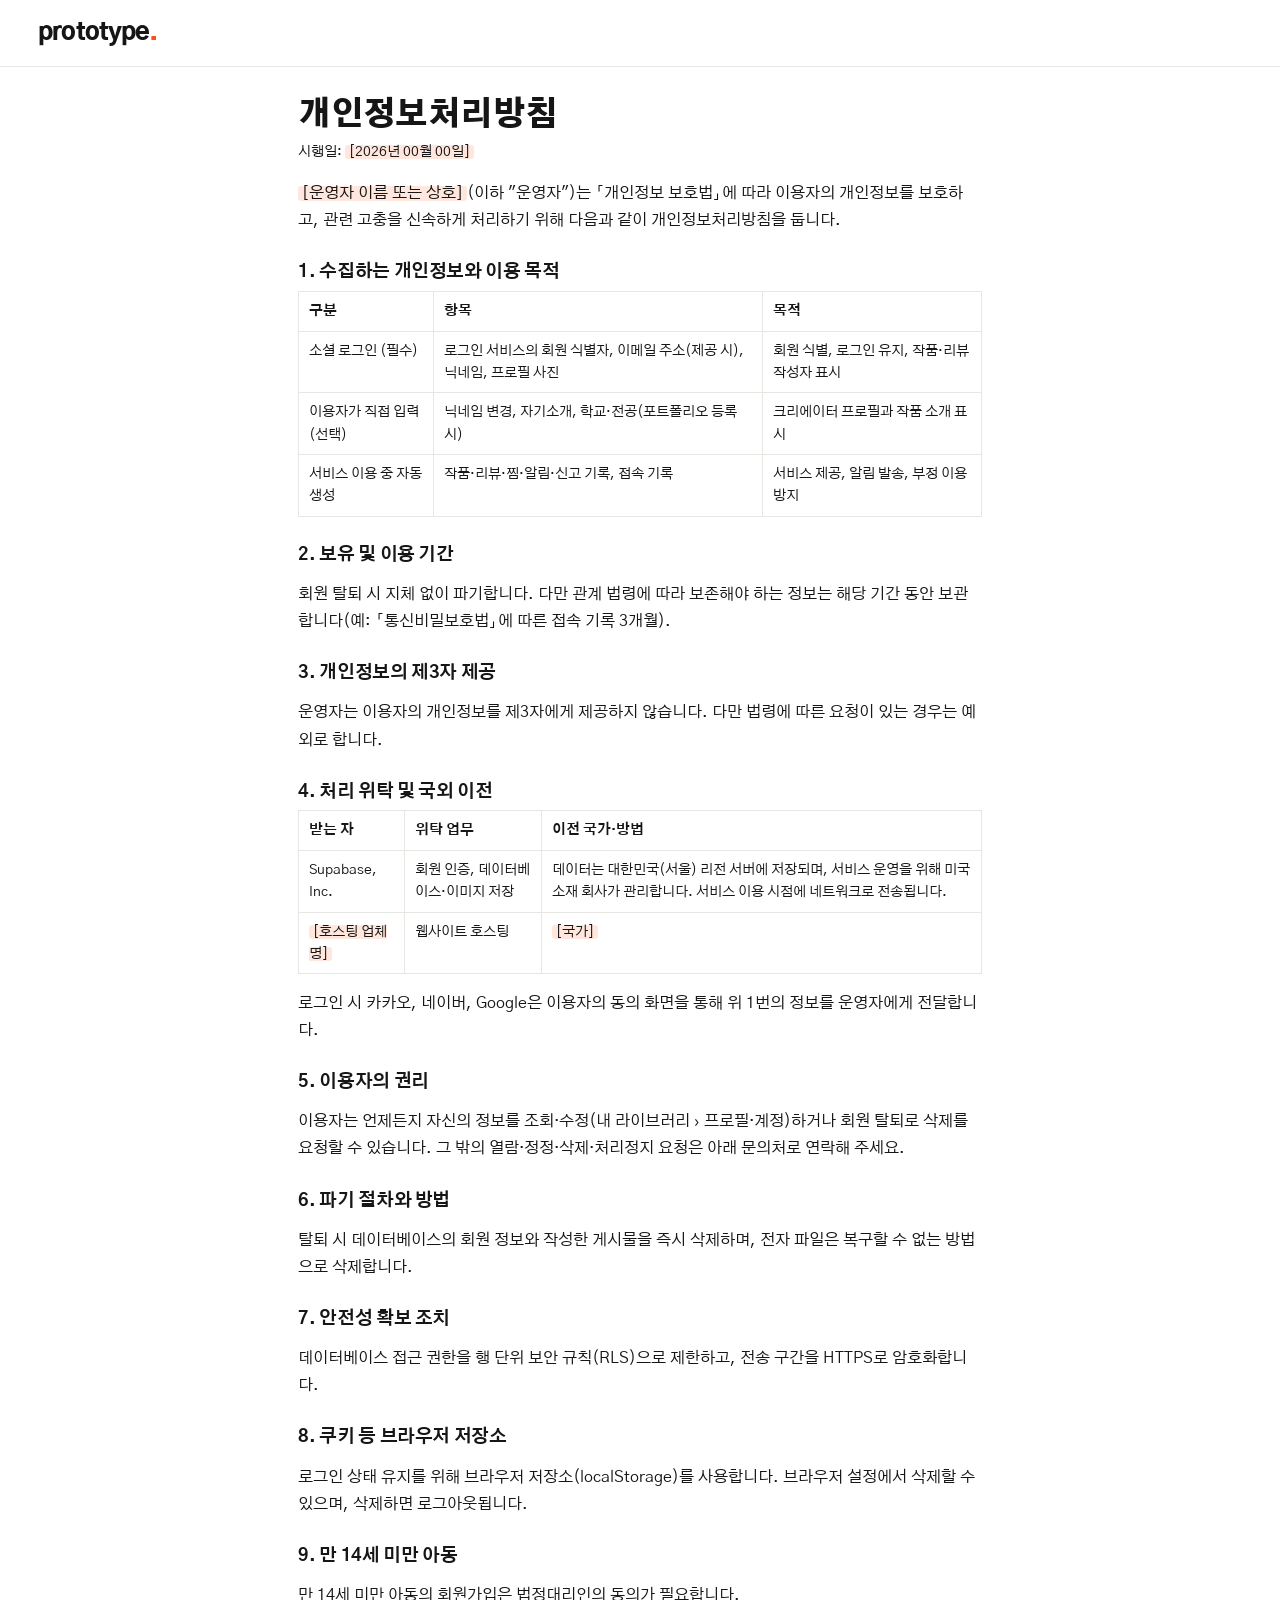
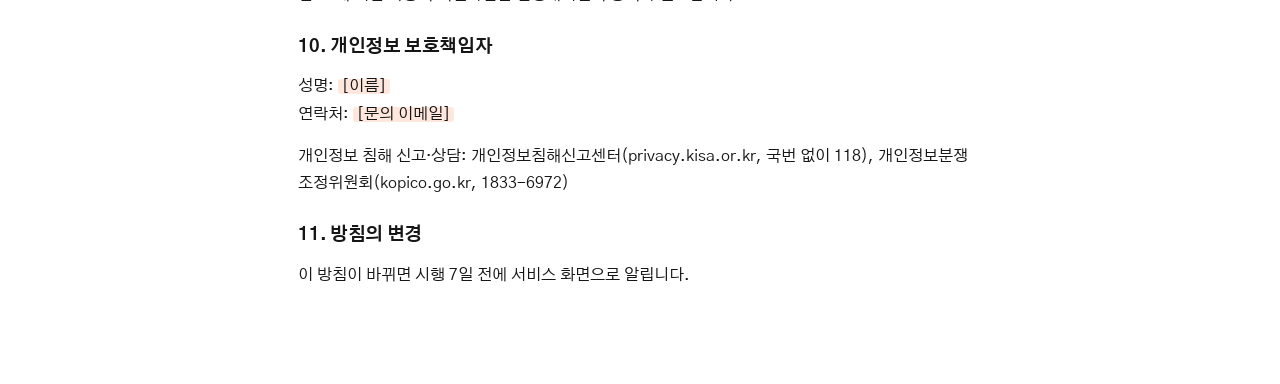
==== privacy.html @ 1e8196aa "prototype. 인디 메이커 스토어 첫 배포 Co-Authored-By: Claude Opus 5.5 <noreply@anthropic.com> Claude-Session: h" ====
<!DOCTYPE html>
<html lang="ko"><head><meta charset="utf-8"><meta name="viewport" content="width=device-width, initial-scale=1">
<title>개인정보처리방침 – 프로토타입</title>
<link href="https://fonts.googleapis.com/css2?family=Gothic+A1:wght@400;600;700;800;900&display=swap" rel="stylesheet">
<link rel="stylesheet" href="styles.css">
<style>.doc{max-width:760px;padding-top:30px;padding-bottom:80px}.doc h1{font-family:var(--display);font-weight:900;font-size:32px;margin-bottom:6px}.doc h2{font-size:18px;margin:28px 0 8px}.doc p,.doc li{color:var(--ink);line-height:1.75}.doc table{border-collapse:collapse;width:100%;font-size:14px}.doc td,.doc th{border:1px solid var(--line);padding:8px 10px;text-align:left;vertical-align:top}.doc .ph{background:var(--accent-soft);color:var(--ink);padding:0 4px;border-radius:3px}</style>
</head><body><header class="top"><div class="wrap top-row"><a class="logo" href="./">prototype<span>.</span></a></div></header>
<main class="wrap doc">
<h1>개인정보처리방침</h1>
<p class="note">시행일: <span class="ph">[2026년 00월 00일]</span></p>
<p><span class="ph">[운영자 이름 또는 상호]</span>(이하 "운영자")는 「개인정보 보호법」에 따라 이용자의 개인정보를 보호하고, 관련 고충을 신속하게 처리하기 위해 다음과 같이 개인정보처리방침을 둡니다.</p>

<h2>1. 수집하는 개인정보와 이용 목적</h2>
<table>
<tr><th>구분</th><th>항목</th><th>목적</th></tr>
<tr><td>소셜 로그인 (필수)</td><td>로그인 서비스의 회원 식별자, 이메일 주소(제공 시), 닉네임, 프로필 사진</td><td>회원 식별, 로그인 유지, 작품·리뷰 작성자 표시</td></tr>
<tr><td>이용자가 직접 입력 (선택)</td><td>닉네임 변경, 자기소개, 학교·전공(포트폴리오 등록 시)</td><td>크리에이터 프로필과 작품 소개 표시</td></tr>
<tr><td>서비스 이용 중 자동 생성</td><td>작품·리뷰·찜·알림·신고 기록, 접속 기록</td><td>서비스 제공, 알림 발송, 부정 이용 방지</td></tr>
</table>

<h2>2. 보유 및 이용 기간</h2>
<p>회원 탈퇴 시 지체 없이 파기합니다. 다만 관계 법령에 따라 보존해야 하는 정보는 해당 기간 동안 보관합니다(예: 「통신비밀보호법」에 따른 접속 기록 3개월).</p>

<h2>3. 개인정보의 제3자 제공</h2>
<p>운영자는 이용자의 개인정보를 제3자에게 제공하지 않습니다. 다만 법령에 따른 요청이 있는 경우는 예외로 합니다.</p>

<h2>4. 처리 위탁 및 국외 이전</h2>
<table>
<tr><th>받는 자</th><th>위탁 업무</th><th>이전 국가·방법</th></tr>
<tr><td>Supabase, Inc.</td><td>회원 인증, 데이터베이스·이미지 저장</td><td>데이터는 대한민국(서울) 리전 서버에 저장되며, 서비스 운영을 위해 미국 소재 회사가 관리합니다. 서비스 이용 시점에 네트워크로 전송됩니다.</td></tr>
<tr><td><span class="ph">[호스팅 업체명]</span></td><td>웹사이트 호스팅</td><td><span class="ph">[국가]</span></td></tr>
</table>
<p>로그인 시 카카오, 네이버, Google은 이용자의 동의 화면을 통해 위 1번의 정보를 운영자에게 전달합니다.</p>

<h2>5. 이용자의 권리</h2>
<p>이용자는 언제든지 자신의 정보를 조회·수정(내 라이브러리 › 프로필·계정)하거나 회원 탈퇴로 삭제를 요청할 수 있습니다. 그 밖의 열람·정정·삭제·처리정지 요청은 아래 문의처로 연락해 주세요.</p>

<h2>6. 파기 절차와 방법</h2>
<p>탈퇴 시 데이터베이스의 회원 정보와 작성한 게시물을 즉시 삭제하며, 전자 파일은 복구할 수 없는 방법으로 삭제합니다.</p>

<h2>7. 안전성 확보 조치</h2>
<p>데이터베이스 접근 권한을 행 단위 보안 규칙(RLS)으로 제한하고, 전송 구간을 HTTPS로 암호화합니다.</p>

<h2>8. 쿠키 등 브라우저 저장소</h2>
<p>로그인 상태 유지를 위해 브라우저 저장소(localStorage)를 사용합니다. 브라우저 설정에서 삭제할 수 있으며, 삭제하면 로그아웃됩니다.</p>

<h2>9. 만 14세 미만 아동</h2>
<p>만 14세 미만 아동의 회원가입은 법정대리인의 동의가 필요합니다.</p>

<h2>10. 개인정보 보호책임자</h2>
<p>성명: <span class="ph">[이름]</span><br>연락처: <span class="ph">[문의 이메일]</span></p>
<p>개인정보 침해 신고·상담: 개인정보침해신고센터(privacy.kisa.or.kr, 국번 없이 118), 개인정보분쟁조정위원회(kopico.go.kr, 1833-6972)</p>

<h2>11. 방침의 변경</h2>
<p>이 방침이 바뀌면 시행 7일 전에 서비스 화면으로 알립니다.</p>
</main></body></html>
---- styles.css ----
:root{
  /* layout: 에디토리얼 갤러리 — 큰 타이포 인트로 → 오늘의 프로토타입 → 섹션별 이미지 그리드 → 다크 기관 밴드. 흰 바탕 단일 테마 */
  --bg:#FFFFFF; --soft:#F4F4F2; --ink:#161616; --muted:#6F6F6F; --line:#E6E6E3;
  --accent:#FF4F1F; --accent-soft:#FFE7DE; --on-accent:#FFFFFF;
  --pos:#178A4C; --neg:#D23C3C; --mixed:#B07800;
  --display:"Gothic A1","Apple SD Gothic Neo","Malgun Gothic",system-ui,sans-serif;
  --body:"Gothic A1","Apple SD Gothic Neo","Malgun Gothic",system-ui,sans-serif;
  --mono:"IBM Plex Mono",ui-monospace,Menlo,monospace;
  --r:12px; --gut:clamp(16px,3vw,40px);
  color-scheme:light;
}
*{box-sizing:border-box}
html,body{margin:0}
body{background:var(--bg);color:var(--ink);font-family:var(--body);font-size:15.5px;line-height:1.6;-webkit-font-smoothing:antialiased}
h1,h2,h3{margin:0;line-height:1.15;text-wrap:balance;letter-spacing:-.02em}
a{color:inherit}
button,input,select,textarea{font:inherit;color:inherit}
img{max-width:100%}
:focus-visible{outline:2px solid var(--accent);outline-offset:3px}
[hidden]{display:none!important}
.wrap{max-width:1440px;margin:0 auto;padding-left:var(--gut);padding-right:var(--gut)}
.num{font-family:var(--mono);font-variant-numeric:tabular-nums;letter-spacing:0}
main{padding-top:8px;padding-bottom:80px}

/* ---------- header ---------- */
header.top{position:sticky;top:0;z-index:20;background:rgba(255,255,255,.92);backdrop-filter:saturate(1.4) blur(10px);border-bottom:1px solid var(--line)}
.top-row{display:flex;align-items:center;gap:22px;padding-top:14px;padding-bottom:14px}
.logo{font-family:var(--display);font-weight:900;font-size:24px;letter-spacing:-.04em;text-decoration:none;white-space:nowrap}
.logo span{color:var(--accent)}
.mainnav{display:flex;gap:4px}
.mainnav a{text-decoration:none;font-weight:700;font-size:14.5px;padding:7px 11px;border-radius:999px;color:var(--ink);white-space:nowrap}
.mainnav a:hover{background:var(--soft)}
.mainnav a[aria-current="page"]{background:var(--ink);color:#fff}
.search{flex:1;max-width:340px;margin-left:auto;display:flex;align-items:center;background:var(--soft);border-radius:999px;padding:0 6px 0 16px;border:1px solid transparent}
.search:focus-within{border-color:var(--ink);background:#fff}
.search input{flex:1;border:0;background:transparent;padding:9px 0;outline:none;min-width:0;font-size:14px}
.search button{border:0;background:transparent;width:32px;height:32px;cursor:pointer;font-size:17px;color:var(--muted)}
.hdr-right{display:flex;align-items:center;gap:8px}
.loginbtn{border:0;background:transparent;font-weight:700;font-size:14.5px;padding:8px 10px;cursor:pointer}
.iconbtn{position:relative;width:38px;height:38px;border-radius:50%;border:1px solid var(--line);background:#fff;display:grid;place-items:center;cursor:pointer;font-size:16px}
.iconbtn .dot{position:absolute;top:-4px;right:-4px;min-width:18px;height:18px;padding:0 5px;border-radius:9px;background:var(--accent);color:#fff;font-size:10.5px;font-weight:700;display:grid;place-items:center;font-family:var(--mono)}
.avatar{width:38px;height:38px;border-radius:50%;background:var(--soft);border:1px solid var(--line);display:grid;place-items:center;font-weight:800;overflow:hidden;text-decoration:none;flex:0 0 auto}
.avatar img{width:100%;height:100%;object-fit:cover}
.avatar.sm{width:28px;height:28px;font-size:12px}
.catbar-wrap{border-top:1px solid var(--line)}
.catbar{display:flex;gap:2px;overflow-x:auto;padding-top:8px;padding-bottom:8px;align-items:center;scrollbar-width:none}
.catbar::-webkit-scrollbar{display:none}
.catbar a{padding:5px 12px;border-radius:999px;text-decoration:none;color:var(--muted);font-size:13.5px;font-weight:700;white-space:nowrap}
.catbar a:hover{color:var(--ink)}
.catbar a[aria-current="page"]{color:var(--ink);background:var(--soft)}
.catbar .sep{width:1px;height:16px;background:var(--line);margin:0 8px;flex:0 0 auto}
.catbar a.t{font-weight:500}

/* ---------- type ---------- */
.mega{font-family:var(--display);font-weight:900;font-size:clamp(46px,9.4vw,148px);line-height:.98;letter-spacing:-.055em}
.mega.sm{font-size:clamp(40px,7vw,104px)}
.mega em,.band-title em{font-style:normal;color:var(--accent)}
.display{font-family:var(--display);font-weight:900;font-size:clamp(32px,5vw,68px);line-height:1.02;letter-spacing:-.045em}
.display a{text-decoration:none}
.lede{font-size:clamp(16px,1.5vw,19px);color:#3a3a3a;line-height:1.6;max-width:62ch;margin:0}
.eyebrow{font-size:12px;font-weight:800;letter-spacing:.14em;text-transform:uppercase;color:var(--muted);margin:0 0 10px;display:block}
.byline{margin:0;color:var(--muted);font-size:14.5px;display:flex;align-items:center;gap:6px;flex-wrap:wrap}
.byline a{color:var(--ink);font-weight:800;text-decoration:none}
.sec-sub{color:var(--muted);font-size:14px;margin:4px 0 0}
.note{font-size:14px;color:var(--muted);margin:0}
.fine{font-size:12.5px;color:var(--muted);margin:0}
.fine a{color:var(--ink)}
.status{margin:12px 0;padding:10px 14px;border-radius:10px;background:var(--soft);font-size:14px}
.status:empty{display:none}

/* ---------- buttons ---------- */
.btn{display:inline-flex;justify-content:center;align-items:center;gap:6px;border:1.5px solid var(--ink);background:#fff;border-radius:999px;padding:9px 18px;font-weight:800;font-size:14.5px;cursor:pointer;text-decoration:none;color:var(--ink);transition:background .15s,color .15s,transform .15s;white-space:nowrap}
.btn:hover{background:var(--ink);color:#fff}
.btn.primary{background:var(--ink);color:#fff}
.btn.primary:hover{background:var(--accent);border-color:var(--accent)}
.btn.lg{padding:14px 26px;font-size:16px}
.btn.small{padding:6px 13px;font-size:13px;border-width:1px}
.btn.pill{padding:8px 16px}
.btn.danger{border-color:var(--neg);color:var(--neg)}
.btn.danger:hover{background:var(--neg);color:#fff}
.btn.invert{background:#fff;color:var(--ink);border-color:#fff}
.btn.invert:hover{background:var(--accent);color:#fff;border-color:var(--accent)}
.btn[disabled]{opacity:.4;cursor:not-allowed}
.btn[aria-pressed="true"]{background:var(--ink);color:#fff}
.textlink{background:none;border:0;color:var(--muted);cursor:pointer;font-size:13.5px;text-decoration:underline;text-underline-offset:3px;padding:0}
.textlink:hover{color:var(--ink)}
.linkbtn{background:none;border:0;padding:0;cursor:pointer;font-weight:800;text-decoration:underline;text-underline-offset:3px;font-family:var(--mono);font-size:13.5px}

/* ---------- home ---------- */
.intro{display:grid;grid-template-columns:1.6fr 1fr;gap:32px;align-items:end;padding:clamp(28px,6vw,72px) 0 clamp(28px,4vw,48px);border-bottom:1px solid var(--line)}
.intro-side{display:grid;gap:22px;padding-bottom:10px}
.intro-cta{display:flex;gap:10px;flex-wrap:wrap}
.pod{padding:clamp(28px,4vw,48px) 0;border-bottom:1px solid var(--line)}
.pod-label{display:flex;gap:12px;align-items:center;margin-bottom:18px}
.pill-pod{display:inline-flex;align-items:center;gap:6px;background:var(--accent);color:#fff;font-weight:800;font-size:12.5px;padding:5px 12px;border-radius:999px;letter-spacing:.02em}
.pill-pod::before{content:"";width:6px;height:6px;border-radius:50%;background:#fff}
.pod-grid{display:grid;grid-template-columns:1.55fr 1fr;gap:clamp(20px,3vw,44px);align-items:start}
.pod-media{display:block;border-radius:var(--r);overflow:hidden}
.pod-media .cover{aspect-ratio:16/10}
.pod-media img{transition:transform .6s cubic-bezier(.2,.7,.2,1)}
.pod-media:hover img{transform:scale(1.03)}
.pod-info{display:grid;gap:16px;align-content:start}
.pod-score{display:flex;gap:20px;align-items:center;padding:18px 0;border-top:1px solid var(--line);border-bottom:1px solid var(--line)}
.pod-score .bars{flex:1}
.sec{padding:clamp(36px,5vw,64px) 0 0}
.sec-head{display:flex;justify-content:space-between;align-items:flex-end;gap:16px;margin-bottom:22px;padding-bottom:14px;border-bottom:1px solid var(--ink)}
.sec-title{font-family:var(--display);font-weight:900;font-size:clamp(26px,3.2vw,40px);letter-spacing:-.04em}
.more{font-weight:800;font-size:14px;text-decoration:none;white-space:nowrap}
.more:hover{color:var(--accent)}
.page-head{padding:clamp(28px,5vw,64px) 0 clamp(20px,3vw,36px);display:grid;gap:16px;border-bottom:1px solid var(--line);margin-bottom:28px}

/* ---------- cards ---------- */
.grid{display:grid;grid-template-columns:repeat(4,minmax(0,1fr));gap:clamp(16px,2vw,28px) clamp(14px,1.6vw,24px)}
.card{display:grid;gap:10px;text-decoration:none;color:inherit;min-width:0}
.card-media{border-radius:var(--r);overflow:hidden;position:relative;background:var(--soft)}
.card-media img{transition:transform .5s cubic-bezier(.2,.7,.2,1)}
.card:hover .card-media img{transform:scale(1.05)}
.card-meta{display:flex;justify-content:space-between;align-items:center;gap:10px;min-width:0}
.card-title{display:flex;gap:8px;align-items:center;min-width:0}
.card-title h3{font-size:16px;font-weight:800;letter-spacing:-.02em;white-space:nowrap;overflow:hidden;text-overflow:ellipsis}
.card:hover h3{text-decoration:underline;text-underline-offset:3px}
.card-sub{font-size:13px;color:var(--muted);margin-top:-6px}
.score-chip{flex:0 0 auto;min-width:40px;text-align:center;border-radius:999px;background:var(--ink);color:#fff;font-weight:600;font-size:12.5px;padding:3px 9px}
.mini-rev{flex:0 0 auto;font-size:12.5px;font-weight:700}
.mini-new{flex:0 0 auto;font-size:12px;font-weight:700;color:var(--accent)}
.appicon-xs{width:22px;height:22px;border-radius:6px;object-fit:cover;flex:0 0 auto;border:1px solid var(--line)}
.appicon-sm{width:34px;height:34px;border-radius:9px;object-fit:cover;flex:0 0 auto;border:1px solid var(--line)}
.cover{position:relative;aspect-ratio:4/3;overflow:hidden;background:var(--soft);display:grid;place-items:center}
.cover img{width:100%;height:100%;object-fit:cover;display:block}
.cover .gen{position:absolute;inset:0;display:flex;align-items:flex-end;padding:16px 18px}
.cover .gen b{font-family:var(--display);font-weight:900;font-size:clamp(20px,2.6vw,34px);line-height:1.05;letter-spacing:-.04em;color:#111;text-wrap:balance}
.cover .kind{position:absolute;top:10px;left:10px;font-size:11.5px;font-weight:800;padding:3px 9px;border-radius:999px;background:#fff;color:var(--ink)}
.cover .pod-flag{position:absolute;top:10px;right:10px;font-size:11px;font-weight:800;padding:3px 9px;border-radius:999px;background:var(--accent);color:#fff}
.cover .appicon{display:none}
.rev{font-weight:800}
.rev.pos{color:var(--pos)} .rev.mixed{color:var(--mixed)} .rev.neg{color:var(--neg)} .rev.none{color:var(--muted);font-weight:500}
.badge{font-size:11.5px;font-weight:800;padding:2px 8px;border-radius:999px;background:var(--accent-soft);color:var(--accent)}

/* ---------- score ring & bars ---------- */
.ring{--p:0;--s:88px;width:var(--s);height:var(--s);border-radius:50%;flex:0 0 auto;display:grid;place-content:center;text-align:center;
  background:radial-gradient(closest-side,#fff 80%,transparent 81% 100%),conic-gradient(var(--accent) calc(var(--p)*1%),var(--line) 0)}
.ring .num{font-size:calc(var(--s)*.3);font-weight:600;line-height:1}
.ring small{font-size:11px;color:var(--muted);margin-top:2px}
.bars{display:grid;gap:9px;min-width:0}
.barrow{display:grid;grid-template-columns:56px 1fr 34px;gap:10px;align-items:center;font-size:13.5px}
.barrow span{color:var(--muted);font-weight:700}
.barrow b{text-align:right;font-size:13px}
.track{height:6px;border-radius:3px;background:var(--line);overflow:hidden}
.track i{display:block;height:100%;background:var(--ink);border-radius:3px}

/* ---------- collections, creators, band ---------- */
.col-grid{display:grid;grid-template-columns:repeat(3,minmax(0,1fr));gap:24px}
.col-card{display:grid;gap:12px;text-decoration:none;color:inherit}
.col-mosaic{display:grid;grid-template-columns:2fr 1fr;grid-template-rows:1fr 1fr;gap:4px;border-radius:var(--r);overflow:hidden;aspect-ratio:16/10}
.col-mosaic .cover{aspect-ratio:auto;height:100%}
.col-mosaic .cover:first-child{grid-row:span 2}
.col-mosaic .cover:only-child{grid-column:span 2}
.col-mosaic .cover .gen b{font-size:18px}
.col-mosaic .cover:first-child .gen b{font-size:26px}
.col-mosaic .kind{display:none}
.col-empty{grid-column:span 2;grid-row:span 2;color:var(--muted);font-weight:700}
.col-meta h3{font-size:20px;font-weight:900;letter-spacing:-.03em;margin:2px 0}
.col-card:hover h3{text-decoration:underline;text-underline-offset:3px}
.dir-wrap{overflow-x:auto}
table.dir{width:100%;border-collapse:collapse;font-size:15px}
.dir th{text-align:left;font-size:12px;letter-spacing:.1em;text-transform:uppercase;color:var(--muted);font-weight:800;padding:10px 12px;border-bottom:1px solid var(--line)}
.dir td{padding:14px 12px;border-bottom:1px solid var(--line)}
.dir tr:hover td{background:var(--soft)}
.dir .r{text-align:right}
.dir .who{display:flex;gap:10px;align-items:center;font-weight:800;text-decoration:none}
.tag-l{font-size:12.5px;border:1px solid var(--line);padding:3px 10px;border-radius:999px}
.band{margin-top:clamp(48px,7vw,96px);background:var(--ink);color:#fff;border-radius:22px;padding:clamp(28px,5vw,64px);display:grid;grid-template-columns:1.4fr 1fr;gap:28px;align-items:end}
.band-title{font-family:var(--display);font-weight:900;font-size:clamp(28px,4vw,54px);letter-spacing:-.045em;line-height:1.05}
.band-sub{color:#bdbdbd;margin:14px 0 0;max-width:52ch}
.eyebrow.inv{color:#9a9a9a}
.band-cta{display:grid;gap:14px;justify-items:start}
.band-link{color:#fff;font-weight:700;font-size:14px}
.stats4{display:grid;grid-template-columns:repeat(4,1fr);border-top:1px solid var(--ink);border-bottom:1px solid var(--line);margin-bottom:32px}
.stats4>div{padding:18px 4px;display:grid;gap:4px}
.stats4>div+div{padding-left:18px;border-left:1px solid var(--line)}
.stats4 b{font-size:clamp(28px,3.4vw,44px);font-weight:600;line-height:1}
.stats4 span{color:var(--muted);font-size:13px;font-weight:700}
.why3{display:grid;grid-template-columns:repeat(3,1fr);gap:28px}
.why3>div{border-top:1px solid var(--ink);padding-top:14px;display:grid;gap:8px}
.why3 b{color:var(--accent);font-size:14px}
.why3 h3{font-size:22px;font-weight:900;letter-spacing:-.03em}
.why3 p{margin:0;color:#3a3a3a}
.plans{display:grid;grid-template-columns:repeat(3,1fr);gap:16px}
.plans.four{grid-template-columns:repeat(4,1fr);margin-bottom:12px}
.plan{border:1px solid var(--line);border-radius:var(--r);padding:22px;display:grid;gap:12px;align-content:start}
.plan.main{border:2px solid var(--ink)}
.plan-price{display:flex;align-items:baseline;gap:6px;flex-wrap:wrap}
.plan-price b{font-size:26px;font-weight:600}
.plan-price span{color:var(--muted);font-size:13.5px}
.plan ul{margin:0;padding-left:18px;display:grid;gap:6px;font-size:14.5px}
.two-col{display:grid;grid-template-columns:1fr 1.4fr;gap:40px;align-items:start}
.okmsg{color:var(--pos);font-weight:700;margin:0;min-height:0}
.okmsg:empty{display:none}

/* ---------- browse ---------- */
.browse-head{padding:clamp(24px,4vw,48px) 0 18px}
.browse-head h2{font-family:var(--display);font-weight:900;font-size:clamp(34px,5vw,64px);letter-spacing:-.045em}
.filters{display:flex;gap:10px;flex-wrap:wrap;align-items:center;margin-bottom:14px}
.seg{display:flex;gap:4px;flex-wrap:wrap}
.seg button{border:1px solid var(--line);background:#fff;padding:6px 14px;border-radius:999px;font-weight:700;font-size:13.5px;cursor:pointer}
.seg button[aria-pressed="true"]{background:var(--ink);border-color:var(--ink);color:#fff}
.filters select{border:1px solid var(--line);border-radius:999px;padding:7px 14px;background:#fff;font-weight:700;font-size:13.5px}
.tagrow{display:flex;gap:6px;flex-wrap:wrap;margin-bottom:18px}
.tag{font-size:13px;padding:4px 11px;border-radius:999px;background:var(--soft);border:1px solid transparent;cursor:pointer;text-decoration:none;color:var(--ink)}
.tag:hover{border-color:var(--ink)}
.tag[aria-pressed="true"]{background:var(--ink);color:#fff}
span.tag{cursor:default}
.empty{border:1px dashed var(--line);border-radius:var(--r);padding:36px;text-align:center;color:var(--muted)}
.empty a{color:var(--ink);font-weight:800}

/* ---------- project page ---------- */
.pp{display:grid;gap:26px;padding-top:20px}
.pp-top{display:flex;justify-content:space-between;align-items:center;gap:10px;flex-wrap:wrap}
.crumb{font-size:13.5px;color:var(--muted);display:flex;gap:6px;align-items:center;flex-wrap:wrap}
.crumb a{text-decoration:none;font-weight:700;color:var(--ink)}
.pp-actions{display:flex;gap:8px}
.pp-head{display:grid;grid-template-columns:1fr auto;gap:28px;align-items:end;padding-bottom:22px;border-bottom:1px solid var(--line)}
.pp-titles{display:grid;gap:14px}
.pp-score{display:flex;gap:16px;align-items:center}
.pp-score-txt{display:grid;gap:2px}
.pp-score-txt b{font-size:15px}
.gallery{display:grid;gap:10px}
.gallery .cover{border-radius:var(--r);aspect-ratio:16/9}
.gallery .cover .gen b{font-size:clamp(28px,5vw,64px)}
.thumbs{display:flex;gap:8px;overflow-x:auto}
.thumbs button{flex:0 0 112px;aspect-ratio:16/10;padding:0;border:2px solid transparent;border-radius:8px;overflow:hidden;background:var(--soft);cursor:pointer}
.thumbs button[aria-current="true"]{border-color:var(--ink)}
.thumbs img{width:100%;height:100%;object-fit:cover;display:block}
.buy{background:var(--soft);border-radius:var(--r);padding:20px 22px;display:flex;justify-content:space-between;align-items:center;gap:14px;flex-wrap:wrap}
.buy h2{font-size:20px;font-weight:900}
.buy .m{font-size:14.5px;color:#3a3a3a;margin-top:4px}
.buy .m b{color:var(--accent)}
.free{font-family:var(--mono);font-size:13px;font-weight:600;color:var(--pos)}
.buy-extra{flex-basis:100%;display:flex;gap:18px;flex-wrap:wrap}
.pp-grid{display:grid;grid-template-columns:1.7fr 1fr;gap:clamp(24px,4vw,56px);align-items:start}
.block{display:grid;gap:14px;margin-bottom:34px}
.block>h2{font-size:13px;letter-spacing:.14em;text-transform:uppercase;color:var(--muted);font-weight:800;border-bottom:1px solid var(--ink);padding-bottom:10px}
.desc{white-space:pre-wrap;margin:0;font-size:16px;line-height:1.75}
.kv{display:grid;grid-template-columns:auto 1fr;gap:8px 18px;font-size:14px;margin:0;padding-top:6px}
.kv dt{color:var(--muted);font-weight:700}
.kv dd{margin:0}
.kv a{font-weight:800}
.score-panel{display:grid;grid-template-columns:1fr auto;gap:24px;align-items:center;padding:18px 20px;border:1px solid var(--line);border-radius:var(--r)}
.rec-sum{display:grid;gap:2px;text-align:right}
.rec-sum b{font-size:22px;font-weight:600}
.rv{border-top:1px solid var(--line);padding:18px 0;display:grid;grid-template-columns:150px 1fr;gap:18px}
.rv-who{font-size:13px;display:grid;gap:4px;align-content:start}
.rv-who a{font-weight:800;text-decoration:none;font-size:14px}
.rv-main{display:grid;gap:9px}
.rv-verdict{display:flex;align-items:center;gap:8px;font-weight:900;font-size:16px}
.rv-verdict .ic{font-size:15px}
.rv-verdict.up{color:var(--pos)} .rv-verdict.down{color:var(--neg)}
.rv .q{font-size:12px;color:var(--muted);font-weight:800;display:block}
.rv p{margin:0;white-space:pre-wrap;font-size:15px}
.mini-scores{display:flex;gap:12px;flex-wrap:wrap;font-size:12.5px;color:var(--muted);font-weight:700}
.mini-scores b{color:var(--ink);font-size:12.5px}
.rv-foot{display:flex;gap:12px;align-items:center;flex-wrap:wrap;font-size:13px;color:var(--muted)}
.upd{border-left:3px solid var(--ink);padding:4px 0 4px 14px}
.upd b{display:block;font-weight:800}
.upd small{color:var(--muted)}
.upd p{margin:6px 0 0;white-space:pre-wrap;font-size:14.5px}
.mcta{display:none}

/* ---------- forms ---------- */
.panel{background:#fff;border:1px solid var(--line);border-radius:var(--r);padding:22px}
.form{display:grid;gap:16px}
.field{display:grid;gap:6px}
.field label,.legend{font-weight:800;font-size:14px}
.field small{color:var(--muted);font-size:12.5px}
.field input[type=text],.field input[type=url],.field input[type=email],.field textarea,.field select,.form>input[type=text],.form textarea,.inq select{width:100%;background:#fff;border:1px solid #D4D4D0;border-radius:10px;padding:11px 13px}
.field input:focus,.field textarea:focus,.field select:focus,.form>input:focus{border-color:var(--ink);outline:none}
.field textarea,.form textarea{min-height:96px;resize:vertical}
.two{display:grid;grid-template-columns:1fr 1fr;gap:14px}
.checks{display:flex;gap:8px;flex-wrap:wrap}
.checks label{display:flex;align-items:center;gap:7px;border:1px solid var(--line);border-radius:999px;padding:7px 14px;cursor:pointer;font-weight:700;font-size:14px}
.checks label:has(input:checked){border-color:var(--ink);background:var(--soft)}
.checks input{accent-color:var(--ink)}
.check{display:flex;align-items:flex-start;gap:8px;font-weight:600;font-size:14px}
.check input{width:18px;height:18px;accent-color:var(--ink);margin-top:2px;flex:0 0 auto}
.check a{color:var(--ink)}
.warn{background:var(--accent-soft);border-radius:10px;padding:12px 16px;font-size:14.5px;margin:0}
.err{color:var(--neg);font-size:14px;margin:0;min-height:1em}
.vote{display:flex;gap:10px;flex-wrap:wrap}
.vote button{flex:1;min-width:140px;padding:13px;border-radius:999px;border:1.5px solid var(--line);background:#fff;font-weight:800;cursor:pointer}
.vote button[aria-pressed="true"].up{border-color:var(--pos);background:var(--pos);color:#fff}
.vote button[aria-pressed="true"].down{border-color:var(--neg);background:var(--neg);color:#fff}
.score-inputs{display:grid;gap:8px;padding:14px 16px;background:var(--soft);border-radius:10px}
.score-row{display:grid;grid-template-columns:60px 1fr 30px;gap:12px;align-items:center;font-weight:700;font-size:14px}
.score-row output{text-align:right}
.score-row input{accent-color:var(--accent);width:100%}
.score-row input.unset{opacity:.45}
details.more summary{cursor:pointer;font-weight:800;font-size:14px;list-style:none}
details.more summary::-webkit-details-marker{display:none}
details.more[open] summary{margin-bottom:12px}
.steps{display:flex;gap:8px;margin:20px 0 14px;font-size:13px;font-weight:800;flex-wrap:wrap}
.steps span{padding:5px 12px;border-radius:999px;background:var(--soft);color:var(--muted)}
.steps span.on{background:var(--ink);color:#fff}
.preview-row{display:flex;gap:8px;flex-wrap:wrap}
.preview-row figure{margin:0;position:relative;width:132px;aspect-ratio:16/10;border-radius:8px;overflow:hidden;background:var(--soft)}
.preview-row img{width:100%;height:100%;object-fit:cover}
.preview-row button{position:absolute;top:4px;right:4px;border:0;border-radius:6px;background:rgba(0,0,0,.7);color:#fff;cursor:pointer;font-size:12px;padding:1px 6px}

/* ---------- library / admin ---------- */
.subtabs{display:flex;gap:4px;overflow-x:auto;margin:16px 0 20px;border-bottom:1px solid var(--line)}
.subtabs button{border:0;background:transparent;color:var(--muted);font-weight:800;padding:10px 12px;cursor:pointer;border-bottom:2px solid transparent;white-space:nowrap}
.subtabs button[aria-pressed="true"]{color:var(--ink);border-bottom-color:var(--ink)}
.list{display:grid;gap:10px}
.rowitem{display:flex;gap:12px;align-items:center;justify-content:space-between;border:1px solid var(--line);border-radius:var(--r);padding:14px 16px;flex-wrap:wrap}
.rowitem .t{font-weight:800}
.rowitem .s{color:var(--muted);font-size:13px}
.rowitem select{border:1px solid var(--line);border-radius:999px;padding:6px 12px}
.tiles{display:grid;grid-template-columns:repeat(auto-fit,minmax(150px,1fr));gap:12px;margin-bottom:22px}
.tile{border-top:1px solid var(--ink);padding:14px 2px}
.tile .num{font-size:32px;font-weight:600;display:block;line-height:1.1}
.tile span{color:var(--muted);font-size:13px;font-weight:700}
.section{margin-top:28px}
.section h2{font-size:20px;font-weight:900;margin-bottom:12px}
.chip-st{font-size:11.5px;font-weight:800;padding:2px 9px;border-radius:999px;white-space:nowrap}
.chip-st.pending{background:#FFF3D6;color:var(--mixed)}
.chip-st.rejected{background:#FDE3E3;color:var(--neg)}
.chip-st.approved{background:#DFF3E7;color:var(--pos)}
.hiddenmark{background:var(--neg);color:#fff;font-size:11.5px;font-weight:800;padding:2px 9px;border-radius:999px}
.faq{display:grid;gap:0;border-top:1px solid var(--ink)}
.faq details{border-bottom:1px solid var(--line);padding:18px 2px}
.faq summary{cursor:pointer;font-weight:800;font-size:18px;list-style:none;display:flex;justify-content:space-between;gap:10px}
.faq summary::after{content:"+";font-weight:400;font-size:22px;line-height:1}
.faq details[open] summary::after{content:"–"}
.faq summary::-webkit-details-marker{display:none}
.faq p{margin:10px 0 0;color:#3a3a3a;line-height:1.75;max-width:70ch}

/* ---------- overlays ---------- */
.modal-back{position:fixed;inset:0;z-index:50;background:rgba(10,10,10,.55);display:grid;place-items:center;padding:16px}
.modal{width:min(440px,100%);max-height:90vh;overflow:auto;background:#fff;border-radius:18px;padding:26px;display:grid;gap:14px}
.modal h2{font-size:24px;font-weight:900}
.social{display:grid;gap:10px}
.social button{display:flex;align-items:center;justify-content:center;gap:10px;padding:13px;border-radius:999px;border:1px solid var(--line);font-weight:800;font-size:15px;cursor:pointer;background:#fff}
.social .k{background:#FEE500;border-color:#FEE500;color:#191600}
.social .n{background:#03C75A;border-color:#03C75A;color:#fff}
.social b.ic{width:22px;height:22px;border-radius:5px;display:grid;place-items:center;font-size:13px}
.social .g b.ic{border:1px solid #ddd;color:#4285F4}
.social .k b.ic{background:#191600;color:#FEE500}
.social .n b.ic{background:#fff;color:#03C75A}
.notepanel{position:fixed;z-index:40;top:70px;right:max(12px,calc((100vw - 1440px)/2 + 24px));width:min(380px,calc(100vw - 24px));max-height:70vh;overflow:auto;background:#fff;border:1px solid var(--line);border-radius:16px;box-shadow:0 24px 60px rgba(0,0,0,.14)}
.notepanel header{display:flex;justify-content:space-between;align-items:center;padding:14px 16px;border-bottom:1px solid var(--line);position:sticky;top:0;background:#fff}
.note-item{display:block;width:100%;text-align:left;border:0;background:transparent;padding:13px 16px;border-bottom:1px solid var(--line);cursor:pointer}
.note-item.unread{background:var(--accent-soft)}
.note-item small{display:block;color:var(--muted);font-size:12px;margin-top:2px}
.toast{position:fixed;left:50%;bottom:24px;transform:translateX(-50%);z-index:60;background:var(--ink);color:#fff;padding:11px 18px;border-radius:999px;font-weight:700;font-size:14px;max-width:calc(100vw - 32px)}
.qrbox{background:#fff;border:1px solid var(--line);border-radius:12px;padding:14px;width:min(260px,100%);margin:0 auto}
.qrbox svg{display:block;width:100%;height:auto}

/* ---------- footer ---------- */
footer.site{border-top:1px solid var(--line);padding:40px 0 48px;margin-top:40px}
.foot-mark{font-family:var(--display);font-weight:900;font-size:clamp(56px,14vw,220px);letter-spacing:-.06em;line-height:1;margin:0 0 24px}
.foot-mark span{color:var(--accent)}
.foot-row{display:flex;justify-content:space-between;gap:16px;flex-wrap:wrap;font-size:13.5px;color:var(--muted)}
.foot-row nav{display:flex;gap:16px;flex-wrap:wrap}
.foot-row a{color:var(--ink);text-decoration:none;font-weight:700}

/* ---------- responsive ---------- */
@media (max-width:1100px){
  .grid{grid-template-columns:repeat(3,minmax(0,1fr))}
  .mainnav a{padding:7px 8px}
  .plans.four{grid-template-columns:repeat(2,1fr)}
}
@media (max-width:860px){
  .top-row{flex-wrap:wrap;gap:10px}
  .mainnav{order:4;flex-basis:100%;overflow-x:auto;scrollbar-width:none}
  .search{order:3;max-width:none;flex-basis:100%;margin-left:0}
  .hdr-right{margin-left:auto}
  .intro,.pod-grid,.pp-grid,.band,.two-col{grid-template-columns:1fr}
  .grid{grid-template-columns:repeat(2,minmax(0,1fr))}
  .col-grid,.why3,.plans{grid-template-columns:1fr}
  .pp-head{grid-template-columns:1fr}
  .stats4{grid-template-columns:repeat(2,1fr)}
  .stats4>div:nth-child(3){border-left:0;padding-left:4px}
  .rv{grid-template-columns:1fr;gap:8px}
  .two{grid-template-columns:1fr}
  .hide-s{display:none}
  .mcta{display:flex;position:sticky;bottom:0;z-index:5;gap:10px;align-items:center;justify-content:space-between;background:rgba(255,255,255,.97);border-top:1px solid var(--line);padding:10px var(--gut) calc(10px + env(safe-area-inset-bottom));margin:0 calc(-1 * var(--gut))}
  .mcta .t{font-weight:800;font-size:14px;overflow:hidden;text-overflow:ellipsis;white-space:nowrap}
  .notepanel{top:150px}
  .qr-only{display:none}
}
@media (max-width:480px){
  .grid{grid-template-columns:1fr 1fr;gap:18px 12px}
  .card-title h3{font-size:14.5px}
  .card-sub{font-size:12px}
  .plans.four{grid-template-columns:1fr}
  .score-panel{grid-template-columns:1fr}
  .rec-sum{text-align:left}
}
@media (prefers-reduced-motion:reduce){*{transition:none!important}}
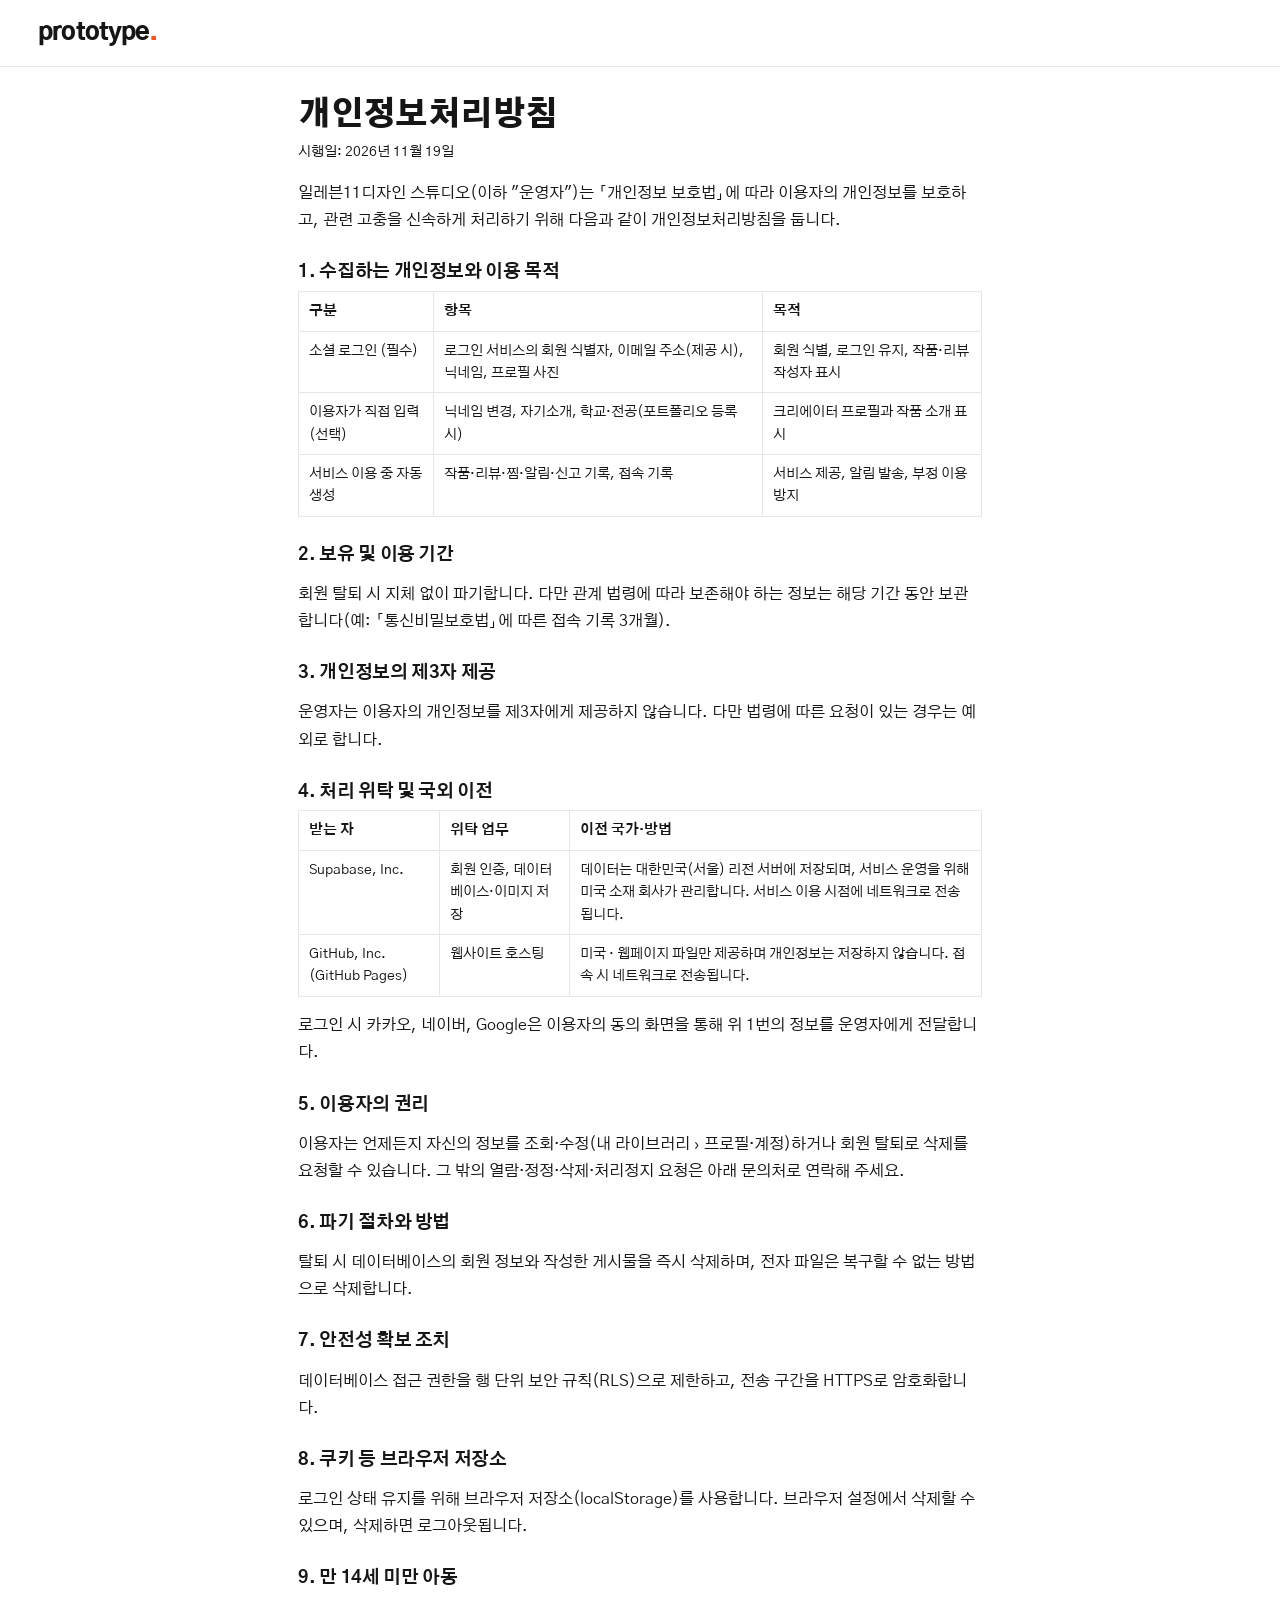
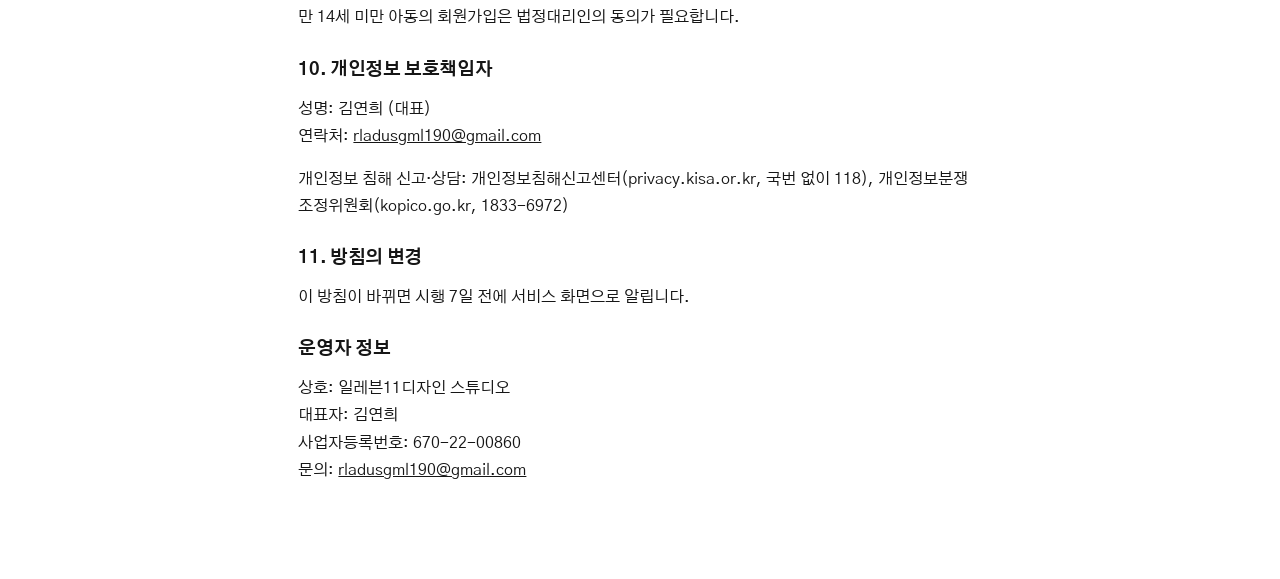
==== commit 42da3538: "Fill operator info in terms and privacy policy Co-Authored-By: Claude Opus 5.5 <noreply@anthropic.co" ====
--- a/privacy.html
+++ b/privacy.html
@@ -7,8 +7,8 @@
 </head><body><header class="top"><div class="wrap top-row"><a class="logo" href="./">prototype<span>.</span></a></div></header>
 <main class="wrap doc">
 <h1>개인정보처리방침</h1>
-<p class="note">시행일: <span class="ph">[2026년 00월 00일]</span></p>
-<p><span class="ph">[운영자 이름 또는 상호]</span>(이하 "운영자")는 「개인정보 보호법」에 따라 이용자의 개인정보를 보호하고, 관련 고충을 신속하게 처리하기 위해 다음과 같이 개인정보처리방침을 둡니다.</p>
+<p class="note">시행일: 2026년 11월 19일</p>
+<p>일레븐11디자인 스튜디오(이하 "운영자")는 「개인정보 보호법」에 따라 이용자의 개인정보를 보호하고, 관련 고충을 신속하게 처리하기 위해 다음과 같이 개인정보처리방침을 둡니다.</p>
 
 <h2>1. 수집하는 개인정보와 이용 목적</h2>
 <table>
@@ -28,7 +28,7 @@
 <table>
 <tr><th>받는 자</th><th>위탁 업무</th><th>이전 국가·방법</th></tr>
 <tr><td>Supabase, Inc.</td><td>회원 인증, 데이터베이스·이미지 저장</td><td>데이터는 대한민국(서울) 리전 서버에 저장되며, 서비스 운영을 위해 미국 소재 회사가 관리합니다. 서비스 이용 시점에 네트워크로 전송됩니다.</td></tr>
-<tr><td><span class="ph">[호스팅 업체명]</span></td><td>웹사이트 호스팅</td><td><span class="ph">[국가]</span></td></tr>
+<tr><td>GitHub, Inc. (GitHub Pages)</td><td>웹사이트 호스팅</td><td>미국 · 웹페이지 파일만 제공하며 개인정보는 저장하지 않습니다. 접속 시 네트워크로 전송됩니다.</td></tr>
 </table>
 <p>로그인 시 카카오, 네이버, Google은 이용자의 동의 화면을 통해 위 1번의 정보를 운영자에게 전달합니다.</p>
 
@@ -48,9 +48,11 @@
 <p>만 14세 미만 아동의 회원가입은 법정대리인의 동의가 필요합니다.</p>
 
 <h2>10. 개인정보 보호책임자</h2>
-<p>성명: <span class="ph">[이름]</span><br>연락처: <span class="ph">[문의 이메일]</span></p>
+<p>성명: 김연희 (대표)<br>연락처: <a href="mailto:rladusgml190@gmail.com">rladusgml190@gmail.com</a></p>
 <p>개인정보 침해 신고·상담: 개인정보침해신고센터(privacy.kisa.or.kr, 국번 없이 118), 개인정보분쟁조정위원회(kopico.go.kr, 1833-6972)</p>
 
 <h2>11. 방침의 변경</h2>
 <p>이 방침이 바뀌면 시행 7일 전에 서비스 화면으로 알립니다.</p>
+<h2>운영자 정보</h2>
+<p>상호: 일레븐11디자인 스튜디오<br>대표자: 김연희<br>사업자등록번호: 670-22-00860<br>문의: <a href="mailto:rladusgml190@gmail.com">rladusgml190@gmail.com</a></p>
 </main></body></html>
--- a/styles.css
+++ b/styles.css
@@ -396,3 +396,4 @@
   .rec-sum{text-align:left}
 }
 @media (prefers-reduced-motion:reduce){*{transition:none!important}}
+.social .ic-img{width:20px;height:20px;display:block}
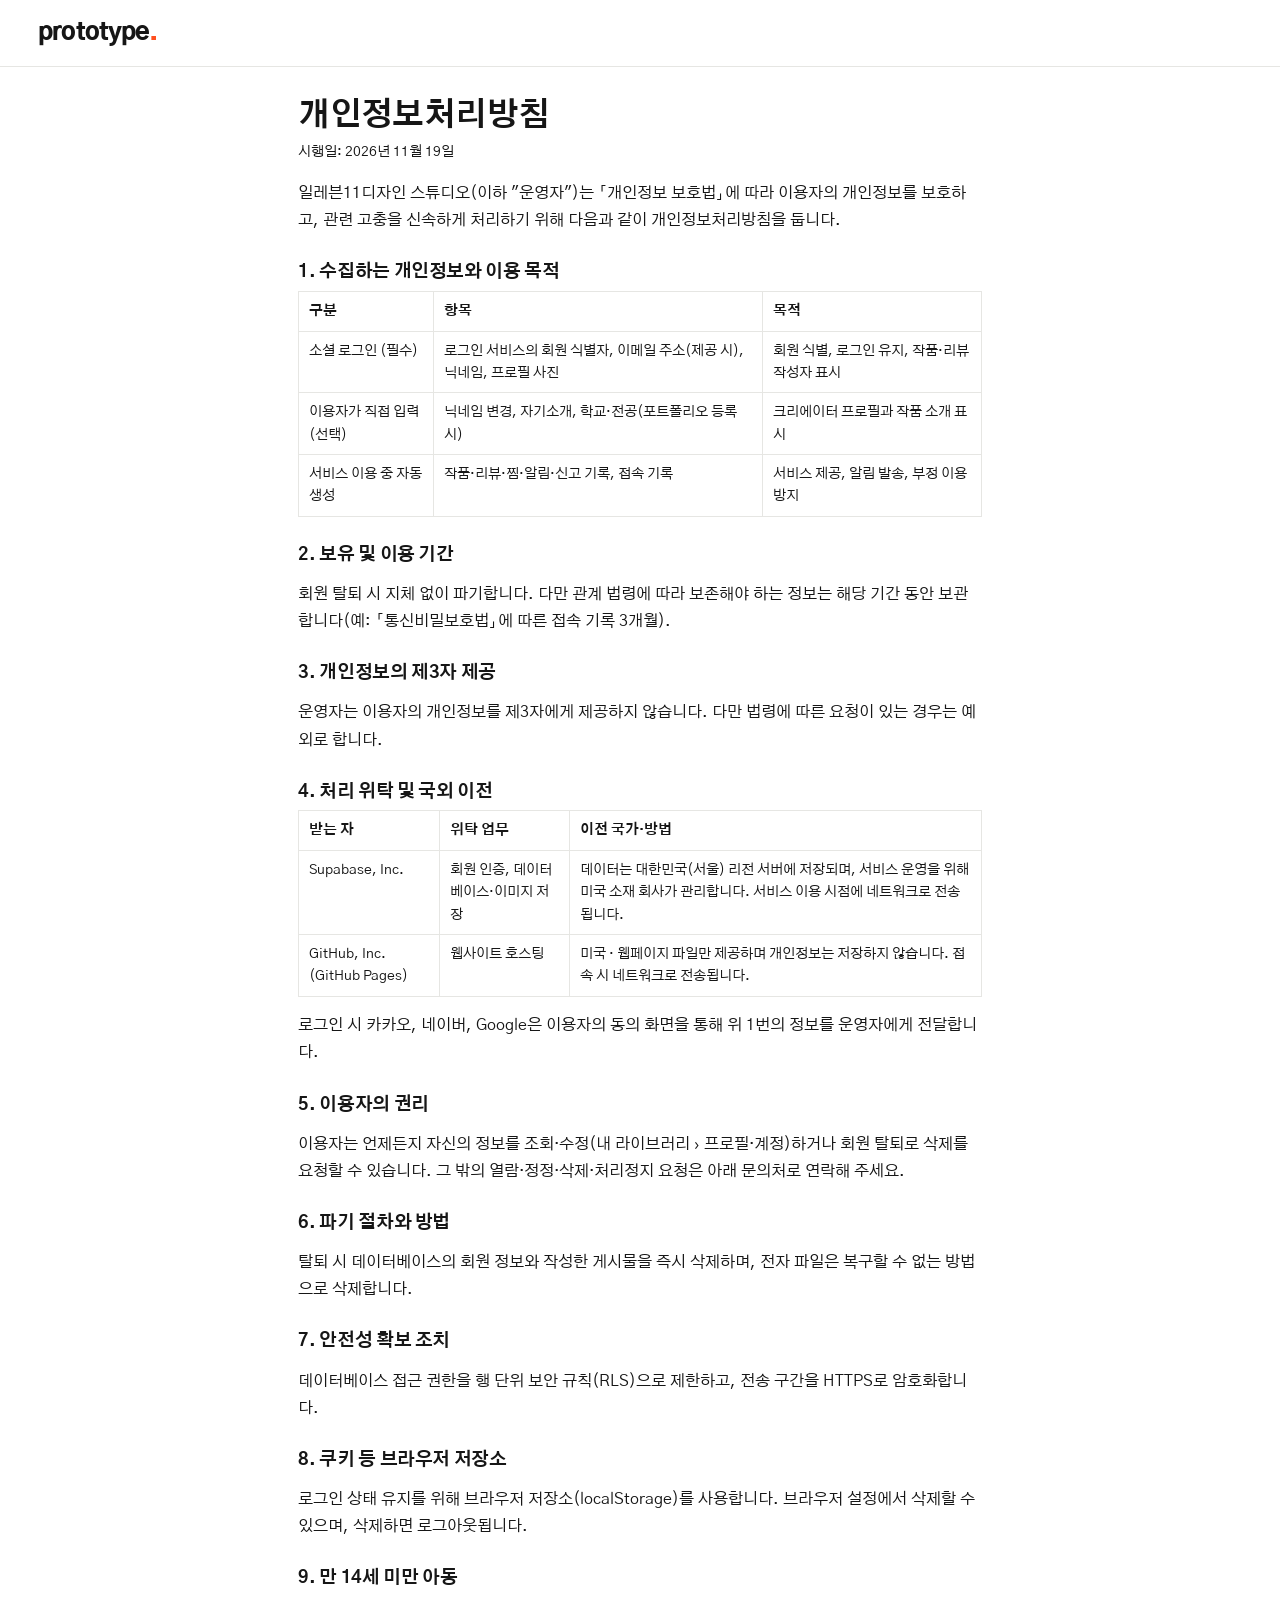
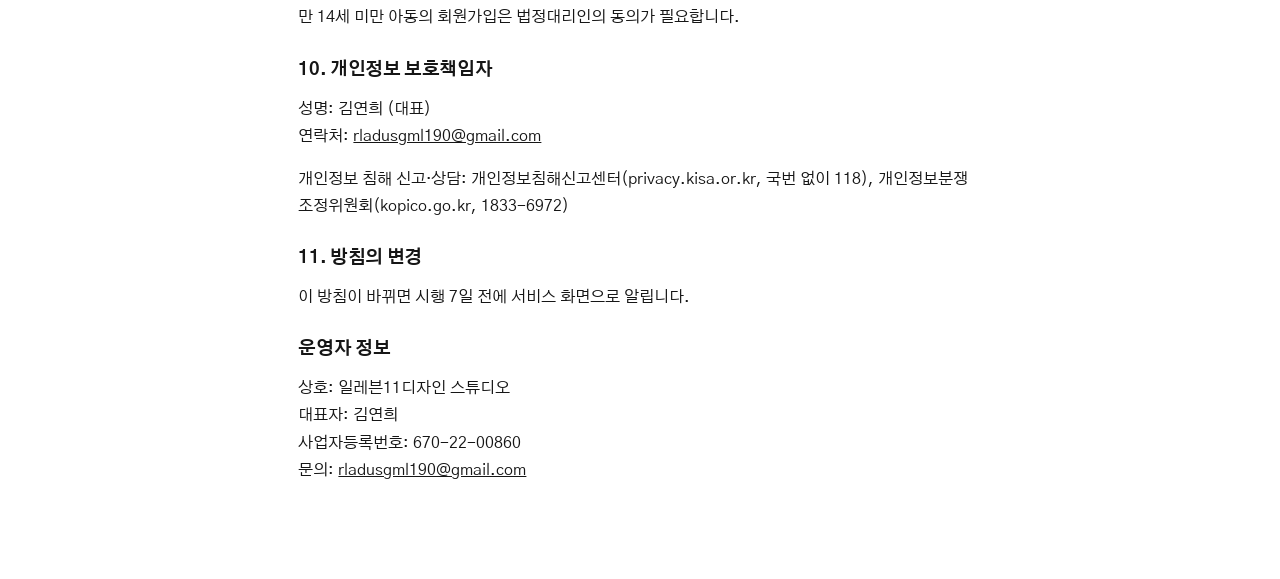
==== commit 8bf6e34f: "Lighter typography: regular buttons and nav, 700 headings, logo stays heavy Co-Authored-By: Claude O" ====
--- a/privacy.html
+++ b/privacy.html
@@ -1,9 +1,9 @@
 <!DOCTYPE html>
 <html lang="ko"><head><meta charset="utf-8"><meta name="viewport" content="width=device-width, initial-scale=1">
 <title>개인정보처리방침 – 프로토타입</title>
-<link href="https://fonts.googleapis.com/css2?family=Gothic+A1:wght@400;600;700;800;900&display=swap" rel="stylesheet">
+<link href="https://fonts.googleapis.com/css2?family=Gothic+A1:wght@400;500;600;700;900&display=swap" rel="stylesheet">
 <link rel="stylesheet" href="styles.css">
-<style>.doc{max-width:760px;padding-top:30px;padding-bottom:80px}.doc h1{font-family:var(--display);font-weight:900;font-size:32px;margin-bottom:6px}.doc h2{font-size:18px;margin:28px 0 8px}.doc p,.doc li{color:var(--ink);line-height:1.75}.doc table{border-collapse:collapse;width:100%;font-size:14px}.doc td,.doc th{border:1px solid var(--line);padding:8px 10px;text-align:left;vertical-align:top}.doc .ph{background:var(--accent-soft);color:var(--ink);padding:0 4px;border-radius:3px}</style>
+<style>.doc{max-width:760px;padding-top:30px;padding-bottom:80px}.doc h1{font-family:var(--display);font-weight:700;font-size:32px;margin-bottom:6px}.doc h2{font-size:18px;margin:28px 0 8px}.doc p,.doc li{color:var(--ink);line-height:1.75}.doc table{border-collapse:collapse;width:100%;font-size:14px}.doc td,.doc th{border:1px solid var(--line);padding:8px 10px;text-align:left;vertical-align:top}.doc .ph{background:var(--accent-soft);color:var(--ink);padding:0 4px;border-radius:3px}</style>
 </head><body><header class="top"><div class="wrap top-row"><a class="logo" href="./">prototype<span>.</span></a></div></header>
 <main class="wrap doc">
 <h1>개인정보처리방침</h1>
--- a/styles.css
+++ b/styles.css
@@ -28,7 +28,7 @@
 .logo{font-family:var(--display);font-weight:900;font-size:24px;letter-spacing:-.04em;text-decoration:none;white-space:nowrap}
 .logo span{color:var(--accent)}
 .mainnav{display:flex;gap:4px}
-.mainnav a{text-decoration:none;font-weight:700;font-size:14.5px;padding:7px 11px;border-radius:999px;color:var(--ink);white-space:nowrap}
+.mainnav a{text-decoration:none;font-weight:400;font-size:14.5px;padding:7px 11px;border-radius:999px;color:var(--ink);white-space:nowrap}
 .mainnav a:hover{background:var(--soft)}
 .mainnav a[aria-current="page"]{background:var(--ink);color:#fff}
 .search{flex:1;max-width:340px;margin-left:auto;display:flex;align-items:center;background:var(--soft);border-radius:999px;padding:0 6px 0 16px;border:1px solid transparent}
@@ -36,31 +36,31 @@
 .search input{flex:1;border:0;background:transparent;padding:9px 0;outline:none;min-width:0;font-size:14px}
 .search button{border:0;background:transparent;width:32px;height:32px;cursor:pointer;font-size:17px;color:var(--muted)}
 .hdr-right{display:flex;align-items:center;gap:8px}
-.loginbtn{border:0;background:transparent;font-weight:700;font-size:14.5px;padding:8px 10px;cursor:pointer}
+.loginbtn{border:0;background:transparent;font-weight:400;font-size:14.5px;padding:8px 10px;cursor:pointer}
 .iconbtn{position:relative;width:38px;height:38px;border-radius:50%;border:1px solid var(--line);background:#fff;display:grid;place-items:center;cursor:pointer;font-size:16px}
-.iconbtn .dot{position:absolute;top:-4px;right:-4px;min-width:18px;height:18px;padding:0 5px;border-radius:9px;background:var(--accent);color:#fff;font-size:10.5px;font-weight:700;display:grid;place-items:center;font-family:var(--mono)}
-.avatar{width:38px;height:38px;border-radius:50%;background:var(--soft);border:1px solid var(--line);display:grid;place-items:center;font-weight:800;overflow:hidden;text-decoration:none;flex:0 0 auto}
+.iconbtn .dot{position:absolute;top:-4px;right:-4px;min-width:18px;height:18px;padding:0 5px;border-radius:9px;background:var(--accent);color:#fff;font-size:10.5px;font-weight:500;display:grid;place-items:center;font-family:var(--mono)}
+.avatar{width:38px;height:38px;border-radius:50%;background:var(--soft);border:1px solid var(--line);display:grid;place-items:center;font-weight:600;overflow:hidden;text-decoration:none;flex:0 0 auto}
 .avatar img{width:100%;height:100%;object-fit:cover}
 .avatar.sm{width:28px;height:28px;font-size:12px}
 .catbar-wrap{border-top:1px solid var(--line)}
 .catbar{display:flex;gap:2px;overflow-x:auto;padding-top:8px;padding-bottom:8px;align-items:center;scrollbar-width:none}
 .catbar::-webkit-scrollbar{display:none}
-.catbar a{padding:5px 12px;border-radius:999px;text-decoration:none;color:var(--muted);font-size:13.5px;font-weight:700;white-space:nowrap}
+.catbar a{padding:5px 12px;border-radius:999px;text-decoration:none;color:var(--muted);font-size:13.5px;font-weight:400;white-space:nowrap}
 .catbar a:hover{color:var(--ink)}
 .catbar a[aria-current="page"]{color:var(--ink);background:var(--soft)}
 .catbar .sep{width:1px;height:16px;background:var(--line);margin:0 8px;flex:0 0 auto}
 .catbar a.t{font-weight:500}
 
 /* ---------- type ---------- */
-.mega{font-family:var(--display);font-weight:900;font-size:clamp(46px,9.4vw,148px);line-height:.98;letter-spacing:-.055em}
+.mega{font-family:var(--display);font-weight:700;font-size:clamp(46px,9.4vw,148px);line-height:.98;letter-spacing:-.055em}
 .mega.sm{font-size:clamp(40px,7vw,104px)}
 .mega em,.band-title em{font-style:normal;color:var(--accent)}
-.display{font-family:var(--display);font-weight:900;font-size:clamp(32px,5vw,68px);line-height:1.02;letter-spacing:-.045em}
+.display{font-family:var(--display);font-weight:700;font-size:clamp(32px,5vw,68px);line-height:1.02;letter-spacing:-.045em}
 .display a{text-decoration:none}
 .lede{font-size:clamp(16px,1.5vw,19px);color:#3a3a3a;line-height:1.6;max-width:62ch;margin:0}
-.eyebrow{font-size:12px;font-weight:800;letter-spacing:.14em;text-transform:uppercase;color:var(--muted);margin:0 0 10px;display:block}
+.eyebrow{font-size:12px;font-weight:600;letter-spacing:.14em;text-transform:uppercase;color:var(--muted);margin:0 0 10px;display:block}
 .byline{margin:0;color:var(--muted);font-size:14.5px;display:flex;align-items:center;gap:6px;flex-wrap:wrap}
-.byline a{color:var(--ink);font-weight:800;text-decoration:none}
+.byline a{color:var(--ink);font-weight:400;text-decoration:none}
 .sec-sub{color:var(--muted);font-size:14px;margin:4px 0 0}
 .note{font-size:14px;color:var(--muted);margin:0}
 .fine{font-size:12.5px;color:var(--muted);margin:0}
@@ -69,7 +69,7 @@
 .status:empty{display:none}
 
 /* ---------- buttons ---------- */
-.btn{display:inline-flex;justify-content:center;align-items:center;gap:6px;border:1.5px solid var(--ink);background:#fff;border-radius:999px;padding:9px 18px;font-weight:800;font-size:14.5px;cursor:pointer;text-decoration:none;color:var(--ink);transition:background .15s,color .15s,transform .15s;white-space:nowrap}
+.btn{display:inline-flex;justify-content:center;align-items:center;gap:6px;border:1.5px solid var(--ink);background:#fff;border-radius:999px;padding:9px 18px;font-weight:400;font-size:14.5px;cursor:pointer;text-decoration:none;color:var(--ink);transition:background .15s,color .15s,transform .15s;white-space:nowrap}
 .btn:hover{background:var(--ink);color:#fff}
 .btn.primary{background:var(--ink);color:#fff}
 .btn.primary:hover{background:var(--accent);border-color:var(--accent)}
@@ -84,7 +84,7 @@
 .btn[aria-pressed="true"]{background:var(--ink);color:#fff}
 .textlink{background:none;border:0;color:var(--muted);cursor:pointer;font-size:13.5px;text-decoration:underline;text-underline-offset:3px;padding:0}
 .textlink:hover{color:var(--ink)}
-.linkbtn{background:none;border:0;padding:0;cursor:pointer;font-weight:800;text-decoration:underline;text-underline-offset:3px;font-family:var(--mono);font-size:13.5px}
+.linkbtn{background:none;border:0;padding:0;cursor:pointer;font-weight:400;text-decoration:underline;text-underline-offset:3px;font-family:var(--mono);font-size:13.5px}
 
 /* ---------- home ---------- */
 .intro{display:grid;grid-template-columns:1.6fr 1fr;gap:32px;align-items:end;padding:clamp(28px,6vw,72px) 0 clamp(28px,4vw,48px);border-bottom:1px solid var(--line)}
@@ -92,7 +92,7 @@
 .intro-cta{display:flex;gap:10px;flex-wrap:wrap}
 .pod{padding:clamp(28px,4vw,48px) 0;border-bottom:1px solid var(--line)}
 .pod-label{display:flex;gap:12px;align-items:center;margin-bottom:18px}
-.pill-pod{display:inline-flex;align-items:center;gap:6px;background:var(--accent);color:#fff;font-weight:800;font-size:12.5px;padding:5px 12px;border-radius:999px;letter-spacing:.02em}
+.pill-pod{display:inline-flex;align-items:center;gap:6px;background:var(--accent);color:#fff;font-weight:400;font-size:12.5px;padding:5px 12px;border-radius:999px;letter-spacing:.02em}
 .pill-pod::before{content:"";width:6px;height:6px;border-radius:50%;background:#fff}
 .pod-grid{display:grid;grid-template-columns:1.55fr 1fr;gap:clamp(20px,3vw,44px);align-items:start}
 .pod-media{display:block;border-radius:var(--r);overflow:hidden}
@@ -104,8 +104,8 @@
 .pod-score .bars{flex:1}
 .sec{padding:clamp(36px,5vw,64px) 0 0}
 .sec-head{display:flex;justify-content:space-between;align-items:flex-end;gap:16px;margin-bottom:22px;padding-bottom:14px;border-bottom:1px solid var(--ink)}
-.sec-title{font-family:var(--display);font-weight:900;font-size:clamp(26px,3.2vw,40px);letter-spacing:-.04em}
-.more{font-weight:800;font-size:14px;text-decoration:none;white-space:nowrap}
+.sec-title{font-family:var(--display);font-weight:700;font-size:clamp(26px,3.2vw,40px);letter-spacing:-.04em}
+.more{font-weight:400;font-size:14px;text-decoration:none;white-space:nowrap}
 .more:hover{color:var(--accent)}
 .page-head{padding:clamp(28px,5vw,64px) 0 clamp(20px,3vw,36px);display:grid;gap:16px;border-bottom:1px solid var(--line);margin-bottom:28px}
 
@@ -117,24 +117,24 @@
 .card:hover .card-media img{transform:scale(1.05)}
 .card-meta{display:flex;justify-content:space-between;align-items:center;gap:10px;min-width:0}
 .card-title{display:flex;gap:8px;align-items:center;min-width:0}
-.card-title h3{font-size:16px;font-weight:800;letter-spacing:-.02em;white-space:nowrap;overflow:hidden;text-overflow:ellipsis}
+.card-title h3{font-size:16px;font-weight:600;letter-spacing:-.02em;white-space:nowrap;overflow:hidden;text-overflow:ellipsis}
 .card:hover h3{text-decoration:underline;text-underline-offset:3px}
 .card-sub{font-size:13px;color:var(--muted);margin-top:-6px}
 .score-chip{flex:0 0 auto;min-width:40px;text-align:center;border-radius:999px;background:var(--ink);color:#fff;font-weight:600;font-size:12.5px;padding:3px 9px}
-.mini-rev{flex:0 0 auto;font-size:12.5px;font-weight:700}
-.mini-new{flex:0 0 auto;font-size:12px;font-weight:700;color:var(--accent)}
+.mini-rev{flex:0 0 auto;font-size:12.5px;font-weight:500}
+.mini-new{flex:0 0 auto;font-size:12px;font-weight:500;color:var(--accent)}
 .appicon-xs{width:22px;height:22px;border-radius:6px;object-fit:cover;flex:0 0 auto;border:1px solid var(--line)}
 .appicon-sm{width:34px;height:34px;border-radius:9px;object-fit:cover;flex:0 0 auto;border:1px solid var(--line)}
 .cover{position:relative;aspect-ratio:4/3;overflow:hidden;background:var(--soft);display:grid;place-items:center}
 .cover img{width:100%;height:100%;object-fit:cover;display:block}
 .cover .gen{position:absolute;inset:0;display:flex;align-items:flex-end;padding:16px 18px}
-.cover .gen b{font-family:var(--display);font-weight:900;font-size:clamp(20px,2.6vw,34px);line-height:1.05;letter-spacing:-.04em;color:#111;text-wrap:balance}
-.cover .kind{position:absolute;top:10px;left:10px;font-size:11.5px;font-weight:800;padding:3px 9px;border-radius:999px;background:#fff;color:var(--ink)}
-.cover .pod-flag{position:absolute;top:10px;right:10px;font-size:11px;font-weight:800;padding:3px 9px;border-radius:999px;background:var(--accent);color:#fff}
+.cover .gen b{font-family:var(--display);font-weight:700;font-size:clamp(20px,2.6vw,34px);line-height:1.05;letter-spacing:-.04em;color:#111;text-wrap:balance}
+.cover .kind{position:absolute;top:10px;left:10px;font-size:11.5px;font-weight:400;padding:3px 9px;border-radius:999px;background:#fff;color:var(--ink)}
+.cover .pod-flag{position:absolute;top:10px;right:10px;font-size:11px;font-weight:400;padding:3px 9px;border-radius:999px;background:var(--accent);color:#fff}
 .cover .appicon{display:none}
-.rev{font-weight:800}
+.rev{font-weight:600}
 .rev.pos{color:var(--pos)} .rev.mixed{color:var(--mixed)} .rev.neg{color:var(--neg)} .rev.none{color:var(--muted);font-weight:500}
-.badge{font-size:11.5px;font-weight:800;padding:2px 8px;border-radius:999px;background:var(--accent-soft);color:var(--accent)}
+.badge{font-size:11.5px;font-weight:400;padding:2px 8px;border-radius:999px;background:var(--accent-soft);color:var(--accent)}
 
 /* ---------- score ring & bars ---------- */
 .ring{--p:0;--s:88px;width:var(--s);height:var(--s);border-radius:50%;flex:0 0 auto;display:grid;place-content:center;text-align:center;
@@ -143,7 +143,7 @@
 .ring small{font-size:11px;color:var(--muted);margin-top:2px}
 .bars{display:grid;gap:9px;min-width:0}
 .barrow{display:grid;grid-template-columns:56px 1fr 34px;gap:10px;align-items:center;font-size:13.5px}
-.barrow span{color:var(--muted);font-weight:700}
+.barrow span{color:var(--muted);font-weight:500}
 .barrow b{text-align:right;font-size:13px}
 .track{height:6px;border-radius:3px;background:var(--line);overflow:hidden}
 .track i{display:block;height:100%;background:var(--ink);border-radius:3px}
@@ -158,32 +158,32 @@
 .col-mosaic .cover .gen b{font-size:18px}
 .col-mosaic .cover:first-child .gen b{font-size:26px}
 .col-mosaic .kind{display:none}
-.col-empty{grid-column:span 2;grid-row:span 2;color:var(--muted);font-weight:700}
-.col-meta h3{font-size:20px;font-weight:900;letter-spacing:-.03em;margin:2px 0}
+.col-empty{grid-column:span 2;grid-row:span 2;color:var(--muted);font-weight:500}
+.col-meta h3{font-size:20px;font-weight:700;letter-spacing:-.03em;margin:2px 0}
 .col-card:hover h3{text-decoration:underline;text-underline-offset:3px}
 .dir-wrap{overflow-x:auto}
 table.dir{width:100%;border-collapse:collapse;font-size:15px}
-.dir th{text-align:left;font-size:12px;letter-spacing:.1em;text-transform:uppercase;color:var(--muted);font-weight:800;padding:10px 12px;border-bottom:1px solid var(--line)}
+.dir th{text-align:left;font-size:12px;letter-spacing:.1em;text-transform:uppercase;color:var(--muted);font-weight:600;padding:10px 12px;border-bottom:1px solid var(--line)}
 .dir td{padding:14px 12px;border-bottom:1px solid var(--line)}
 .dir tr:hover td{background:var(--soft)}
 .dir .r{text-align:right}
-.dir .who{display:flex;gap:10px;align-items:center;font-weight:800;text-decoration:none}
+.dir .who{display:flex;gap:10px;align-items:center;font-weight:400;text-decoration:none}
 .tag-l{font-size:12.5px;border:1px solid var(--line);padding:3px 10px;border-radius:999px}
 .band{margin-top:clamp(48px,7vw,96px);background:var(--ink);color:#fff;border-radius:22px;padding:clamp(28px,5vw,64px);display:grid;grid-template-columns:1.4fr 1fr;gap:28px;align-items:end}
-.band-title{font-family:var(--display);font-weight:900;font-size:clamp(28px,4vw,54px);letter-spacing:-.045em;line-height:1.05}
+.band-title{font-family:var(--display);font-weight:700;font-size:clamp(28px,4vw,54px);letter-spacing:-.045em;line-height:1.05}
 .band-sub{color:#bdbdbd;margin:14px 0 0;max-width:52ch}
 .eyebrow.inv{color:#9a9a9a}
 .band-cta{display:grid;gap:14px;justify-items:start}
-.band-link{color:#fff;font-weight:700;font-size:14px}
+.band-link{color:#fff;font-weight:400;font-size:14px}
 .stats4{display:grid;grid-template-columns:repeat(4,1fr);border-top:1px solid var(--ink);border-bottom:1px solid var(--line);margin-bottom:32px}
 .stats4>div{padding:18px 4px;display:grid;gap:4px}
 .stats4>div+div{padding-left:18px;border-left:1px solid var(--line)}
 .stats4 b{font-size:clamp(28px,3.4vw,44px);font-weight:600;line-height:1}
-.stats4 span{color:var(--muted);font-size:13px;font-weight:700}
+.stats4 span{color:var(--muted);font-size:13px;font-weight:500}
 .why3{display:grid;grid-template-columns:repeat(3,1fr);gap:28px}
 .why3>div{border-top:1px solid var(--ink);padding-top:14px;display:grid;gap:8px}
 .why3 b{color:var(--accent);font-size:14px}
-.why3 h3{font-size:22px;font-weight:900;letter-spacing:-.03em}
+.why3 h3{font-size:22px;font-weight:700;letter-spacing:-.03em}
 .why3 p{margin:0;color:#3a3a3a}
 .plans{display:grid;grid-template-columns:repeat(3,1fr);gap:16px}
 .plans.four{grid-template-columns:repeat(4,1fr);margin-bottom:12px}
@@ -194,30 +194,30 @@
 .plan-price span{color:var(--muted);font-size:13.5px}
 .plan ul{margin:0;padding-left:18px;display:grid;gap:6px;font-size:14.5px}
 .two-col{display:grid;grid-template-columns:1fr 1.4fr;gap:40px;align-items:start}
-.okmsg{color:var(--pos);font-weight:700;margin:0;min-height:0}
+.okmsg{color:var(--pos);font-weight:500;margin:0;min-height:0}
 .okmsg:empty{display:none}
 
 /* ---------- browse ---------- */
 .browse-head{padding:clamp(24px,4vw,48px) 0 18px}
-.browse-head h2{font-family:var(--display);font-weight:900;font-size:clamp(34px,5vw,64px);letter-spacing:-.045em}
+.browse-head h2{font-family:var(--display);font-weight:700;font-size:clamp(34px,5vw,64px);letter-spacing:-.045em}
 .filters{display:flex;gap:10px;flex-wrap:wrap;align-items:center;margin-bottom:14px}
 .seg{display:flex;gap:4px;flex-wrap:wrap}
-.seg button{border:1px solid var(--line);background:#fff;padding:6px 14px;border-radius:999px;font-weight:700;font-size:13.5px;cursor:pointer}
+.seg button{border:1px solid var(--line);background:#fff;padding:6px 14px;border-radius:999px;font-weight:400;font-size:13.5px;cursor:pointer}
 .seg button[aria-pressed="true"]{background:var(--ink);border-color:var(--ink);color:#fff}
-.filters select{border:1px solid var(--line);border-radius:999px;padding:7px 14px;background:#fff;font-weight:700;font-size:13.5px}
+.filters select{border:1px solid var(--line);border-radius:999px;padding:7px 14px;background:#fff;font-weight:400;font-size:13.5px}
 .tagrow{display:flex;gap:6px;flex-wrap:wrap;margin-bottom:18px}
 .tag{font-size:13px;padding:4px 11px;border-radius:999px;background:var(--soft);border:1px solid transparent;cursor:pointer;text-decoration:none;color:var(--ink)}
 .tag:hover{border-color:var(--ink)}
 .tag[aria-pressed="true"]{background:var(--ink);color:#fff}
 span.tag{cursor:default}
 .empty{border:1px dashed var(--line);border-radius:var(--r);padding:36px;text-align:center;color:var(--muted)}
-.empty a{color:var(--ink);font-weight:800}
+.empty a{color:var(--ink);font-weight:400}
 
 /* ---------- project page ---------- */
 .pp{display:grid;gap:26px;padding-top:20px}
 .pp-top{display:flex;justify-content:space-between;align-items:center;gap:10px;flex-wrap:wrap}
 .crumb{font-size:13.5px;color:var(--muted);display:flex;gap:6px;align-items:center;flex-wrap:wrap}
-.crumb a{text-decoration:none;font-weight:700;color:var(--ink)}
+.crumb a{text-decoration:none;font-weight:400;color:var(--ink)}
 .pp-actions{display:flex;gap:8px}
 .pp-head{display:grid;grid-template-columns:1fr auto;gap:28px;align-items:end;padding-bottom:22px;border-bottom:1px solid var(--line)}
 .pp-titles{display:grid;gap:14px}
@@ -232,36 +232,36 @@
 .thumbs button[aria-current="true"]{border-color:var(--ink)}
 .thumbs img{width:100%;height:100%;object-fit:cover;display:block}
 .buy{background:var(--soft);border-radius:var(--r);padding:20px 22px;display:flex;justify-content:space-between;align-items:center;gap:14px;flex-wrap:wrap}
-.buy h2{font-size:20px;font-weight:900}
+.buy h2{font-size:20px;font-weight:700}
 .buy .m{font-size:14.5px;color:#3a3a3a;margin-top:4px}
 .buy .m b{color:var(--accent)}
 .free{font-family:var(--mono);font-size:13px;font-weight:600;color:var(--pos)}
 .buy-extra{flex-basis:100%;display:flex;gap:18px;flex-wrap:wrap}
 .pp-grid{display:grid;grid-template-columns:1.7fr 1fr;gap:clamp(24px,4vw,56px);align-items:start}
 .block{display:grid;gap:14px;margin-bottom:34px}
-.block>h2{font-size:13px;letter-spacing:.14em;text-transform:uppercase;color:var(--muted);font-weight:800;border-bottom:1px solid var(--ink);padding-bottom:10px}
+.block>h2{font-size:13px;letter-spacing:.14em;text-transform:uppercase;color:var(--muted);font-weight:600;border-bottom:1px solid var(--ink);padding-bottom:10px}
 .desc{white-space:pre-wrap;margin:0;font-size:16px;line-height:1.75}
 .kv{display:grid;grid-template-columns:auto 1fr;gap:8px 18px;font-size:14px;margin:0;padding-top:6px}
-.kv dt{color:var(--muted);font-weight:700}
+.kv dt{color:var(--muted);font-weight:500}
 .kv dd{margin:0}
-.kv a{font-weight:800}
+.kv a{font-weight:400}
 .score-panel{display:grid;grid-template-columns:1fr auto;gap:24px;align-items:center;padding:18px 20px;border:1px solid var(--line);border-radius:var(--r)}
 .rec-sum{display:grid;gap:2px;text-align:right}
 .rec-sum b{font-size:22px;font-weight:600}
 .rv{border-top:1px solid var(--line);padding:18px 0;display:grid;grid-template-columns:150px 1fr;gap:18px}
 .rv-who{font-size:13px;display:grid;gap:4px;align-content:start}
-.rv-who a{font-weight:800;text-decoration:none;font-size:14px}
+.rv-who a{font-weight:400;text-decoration:none;font-size:14px}
 .rv-main{display:grid;gap:9px}
-.rv-verdict{display:flex;align-items:center;gap:8px;font-weight:900;font-size:16px}
+.rv-verdict{display:flex;align-items:center;gap:8px;font-weight:700;font-size:16px}
 .rv-verdict .ic{font-size:15px}
 .rv-verdict.up{color:var(--pos)} .rv-verdict.down{color:var(--neg)}
-.rv .q{font-size:12px;color:var(--muted);font-weight:800;display:block}
+.rv .q{font-size:12px;color:var(--muted);font-weight:600;display:block}
 .rv p{margin:0;white-space:pre-wrap;font-size:15px}
-.mini-scores{display:flex;gap:12px;flex-wrap:wrap;font-size:12.5px;color:var(--muted);font-weight:700}
+.mini-scores{display:flex;gap:12px;flex-wrap:wrap;font-size:12.5px;color:var(--muted);font-weight:500}
 .mini-scores b{color:var(--ink);font-size:12.5px}
 .rv-foot{display:flex;gap:12px;align-items:center;flex-wrap:wrap;font-size:13px;color:var(--muted)}
 .upd{border-left:3px solid var(--ink);padding:4px 0 4px 14px}
-.upd b{display:block;font-weight:800}
+.upd b{display:block;font-weight:600}
 .upd small{color:var(--muted)}
 .upd p{margin:6px 0 0;white-space:pre-wrap;font-size:14.5px}
 .mcta{display:none}
@@ -270,14 +270,14 @@
 .panel{background:#fff;border:1px solid var(--line);border-radius:var(--r);padding:22px}
 .form{display:grid;gap:16px}
 .field{display:grid;gap:6px}
-.field label,.legend{font-weight:800;font-size:14px}
+.field label,.legend{font-weight:600;font-size:14px}
 .field small{color:var(--muted);font-size:12.5px}
 .field input[type=text],.field input[type=url],.field input[type=email],.field textarea,.field select,.form>input[type=text],.form textarea,.inq select{width:100%;background:#fff;border:1px solid #D4D4D0;border-radius:10px;padding:11px 13px}
 .field input:focus,.field textarea:focus,.field select:focus,.form>input:focus{border-color:var(--ink);outline:none}
 .field textarea,.form textarea{min-height:96px;resize:vertical}
 .two{display:grid;grid-template-columns:1fr 1fr;gap:14px}
 .checks{display:flex;gap:8px;flex-wrap:wrap}
-.checks label{display:flex;align-items:center;gap:7px;border:1px solid var(--line);border-radius:999px;padding:7px 14px;cursor:pointer;font-weight:700;font-size:14px}
+.checks label{display:flex;align-items:center;gap:7px;border:1px solid var(--line);border-radius:999px;padding:7px 14px;cursor:pointer;font-weight:400;font-size:14px}
 .checks label:has(input:checked){border-color:var(--ink);background:var(--soft)}
 .checks input{accent-color:var(--ink)}
 .check{display:flex;align-items:flex-start;gap:8px;font-weight:600;font-size:14px}
@@ -286,18 +286,18 @@
 .warn{background:var(--accent-soft);border-radius:10px;padding:12px 16px;font-size:14.5px;margin:0}
 .err{color:var(--neg);font-size:14px;margin:0;min-height:1em}
 .vote{display:flex;gap:10px;flex-wrap:wrap}
-.vote button{flex:1;min-width:140px;padding:13px;border-radius:999px;border:1.5px solid var(--line);background:#fff;font-weight:800;cursor:pointer}
+.vote button{flex:1;min-width:140px;padding:13px;border-radius:999px;border:1.5px solid var(--line);background:#fff;font-weight:400;cursor:pointer}
 .vote button[aria-pressed="true"].up{border-color:var(--pos);background:var(--pos);color:#fff}
 .vote button[aria-pressed="true"].down{border-color:var(--neg);background:var(--neg);color:#fff}
 .score-inputs{display:grid;gap:8px;padding:14px 16px;background:var(--soft);border-radius:10px}
-.score-row{display:grid;grid-template-columns:60px 1fr 30px;gap:12px;align-items:center;font-weight:700;font-size:14px}
+.score-row{display:grid;grid-template-columns:60px 1fr 30px;gap:12px;align-items:center;font-weight:500;font-size:14px}
 .score-row output{text-align:right}
 .score-row input{accent-color:var(--accent);width:100%}
 .score-row input.unset{opacity:.45}
-details.more summary{cursor:pointer;font-weight:800;font-size:14px;list-style:none}
+details.more summary{cursor:pointer;font-weight:400;font-size:14px;list-style:none}
 details.more summary::-webkit-details-marker{display:none}
 details.more[open] summary{margin-bottom:12px}
-.steps{display:flex;gap:8px;margin:20px 0 14px;font-size:13px;font-weight:800;flex-wrap:wrap}
+.steps{display:flex;gap:8px;margin:20px 0 14px;font-size:13px;font-weight:600;flex-wrap:wrap}
 .steps span{padding:5px 12px;border-radius:999px;background:var(--soft);color:var(--muted)}
 .steps span.on{background:var(--ink);color:#fff}
 .preview-row{display:flex;gap:8px;flex-wrap:wrap}
@@ -307,27 +307,27 @@
 
 /* ---------- library / admin ---------- */
 .subtabs{display:flex;gap:4px;overflow-x:auto;margin:16px 0 20px;border-bottom:1px solid var(--line)}
-.subtabs button{border:0;background:transparent;color:var(--muted);font-weight:800;padding:10px 12px;cursor:pointer;border-bottom:2px solid transparent;white-space:nowrap}
+.subtabs button{border:0;background:transparent;color:var(--muted);font-weight:400;padding:10px 12px;cursor:pointer;border-bottom:2px solid transparent;white-space:nowrap}
 .subtabs button[aria-pressed="true"]{color:var(--ink);border-bottom-color:var(--ink)}
 .list{display:grid;gap:10px}
 .rowitem{display:flex;gap:12px;align-items:center;justify-content:space-between;border:1px solid var(--line);border-radius:var(--r);padding:14px 16px;flex-wrap:wrap}
-.rowitem .t{font-weight:800}
+.rowitem .t{font-weight:600}
 .rowitem .s{color:var(--muted);font-size:13px}
 .rowitem select{border:1px solid var(--line);border-radius:999px;padding:6px 12px}
 .tiles{display:grid;grid-template-columns:repeat(auto-fit,minmax(150px,1fr));gap:12px;margin-bottom:22px}
 .tile{border-top:1px solid var(--ink);padding:14px 2px}
 .tile .num{font-size:32px;font-weight:600;display:block;line-height:1.1}
-.tile span{color:var(--muted);font-size:13px;font-weight:700}
+.tile span{color:var(--muted);font-size:13px;font-weight:500}
 .section{margin-top:28px}
-.section h2{font-size:20px;font-weight:900;margin-bottom:12px}
-.chip-st{font-size:11.5px;font-weight:800;padding:2px 9px;border-radius:999px;white-space:nowrap}
+.section h2{font-size:20px;font-weight:700;margin-bottom:12px}
+.chip-st{font-size:11.5px;font-weight:400;padding:2px 9px;border-radius:999px;white-space:nowrap}
 .chip-st.pending{background:#FFF3D6;color:var(--mixed)}
 .chip-st.rejected{background:#FDE3E3;color:var(--neg)}
 .chip-st.approved{background:#DFF3E7;color:var(--pos)}
-.hiddenmark{background:var(--neg);color:#fff;font-size:11.5px;font-weight:800;padding:2px 9px;border-radius:999px}
+.hiddenmark{background:var(--neg);color:#fff;font-size:11.5px;font-weight:400;padding:2px 9px;border-radius:999px}
 .faq{display:grid;gap:0;border-top:1px solid var(--ink)}
 .faq details{border-bottom:1px solid var(--line);padding:18px 2px}
-.faq summary{cursor:pointer;font-weight:800;font-size:18px;list-style:none;display:flex;justify-content:space-between;gap:10px}
+.faq summary{cursor:pointer;font-weight:600;font-size:18px;list-style:none;display:flex;justify-content:space-between;gap:10px}
 .faq summary::after{content:"+";font-weight:400;font-size:22px;line-height:1}
 .faq details[open] summary::after{content:"–"}
 .faq summary::-webkit-details-marker{display:none}
@@ -336,9 +336,9 @@
 /* ---------- overlays ---------- */
 .modal-back{position:fixed;inset:0;z-index:50;background:rgba(10,10,10,.55);display:grid;place-items:center;padding:16px}
 .modal{width:min(440px,100%);max-height:90vh;overflow:auto;background:#fff;border-radius:18px;padding:26px;display:grid;gap:14px}
-.modal h2{font-size:24px;font-weight:900}
+.modal h2{font-size:24px;font-weight:700}
 .social{display:grid;gap:10px}
-.social button{display:flex;align-items:center;justify-content:center;gap:10px;padding:13px;border-radius:999px;border:1px solid var(--line);font-weight:800;font-size:15px;cursor:pointer;background:#fff}
+.social button{display:flex;align-items:center;justify-content:center;gap:10px;padding:13px;border-radius:999px;border:1px solid var(--line);font-weight:400;font-size:15px;cursor:pointer;background:#fff}
 .social .k{background:#FEE500;border-color:#FEE500;color:#191600}
 .social .n{background:#03C75A;border-color:#03C75A;color:#fff}
 .social b.ic{width:22px;height:22px;border-radius:5px;display:grid;place-items:center;font-size:13px}
@@ -350,7 +350,7 @@
 .note-item{display:block;width:100%;text-align:left;border:0;background:transparent;padding:13px 16px;border-bottom:1px solid var(--line);cursor:pointer}
 .note-item.unread{background:var(--accent-soft)}
 .note-item small{display:block;color:var(--muted);font-size:12px;margin-top:2px}
-.toast{position:fixed;left:50%;bottom:24px;transform:translateX(-50%);z-index:60;background:var(--ink);color:#fff;padding:11px 18px;border-radius:999px;font-weight:700;font-size:14px;max-width:calc(100vw - 32px)}
+.toast{position:fixed;left:50%;bottom:24px;transform:translateX(-50%);z-index:60;background:var(--ink);color:#fff;padding:11px 18px;border-radius:999px;font-weight:400;font-size:14px;max-width:calc(100vw - 32px)}
 .qrbox{background:#fff;border:1px solid var(--line);border-radius:12px;padding:14px;width:min(260px,100%);margin:0 auto}
 .qrbox svg{display:block;width:100%;height:auto}
 
@@ -360,7 +360,7 @@
 .foot-mark span{color:var(--accent)}
 .foot-row{display:flex;justify-content:space-between;gap:16px;flex-wrap:wrap;font-size:13.5px;color:var(--muted)}
 .foot-row nav{display:flex;gap:16px;flex-wrap:wrap}
-.foot-row a{color:var(--ink);text-decoration:none;font-weight:700}
+.foot-row a{color:var(--ink);text-decoration:none;font-weight:400}
 
 /* ---------- responsive ---------- */
 @media (max-width:1100px){
@@ -383,7 +383,7 @@
   .two{grid-template-columns:1fr}
   .hide-s{display:none}
   .mcta{display:flex;position:sticky;bottom:0;z-index:5;gap:10px;align-items:center;justify-content:space-between;background:rgba(255,255,255,.97);border-top:1px solid var(--line);padding:10px var(--gut) calc(10px + env(safe-area-inset-bottom));margin:0 calc(-1 * var(--gut))}
-  .mcta .t{font-weight:800;font-size:14px;overflow:hidden;text-overflow:ellipsis;white-space:nowrap}
+  .mcta .t{font-weight:600;font-size:14px;overflow:hidden;text-overflow:ellipsis;white-space:nowrap}
   .notepanel{top:150px}
   .qr-only{display:none}
 }
